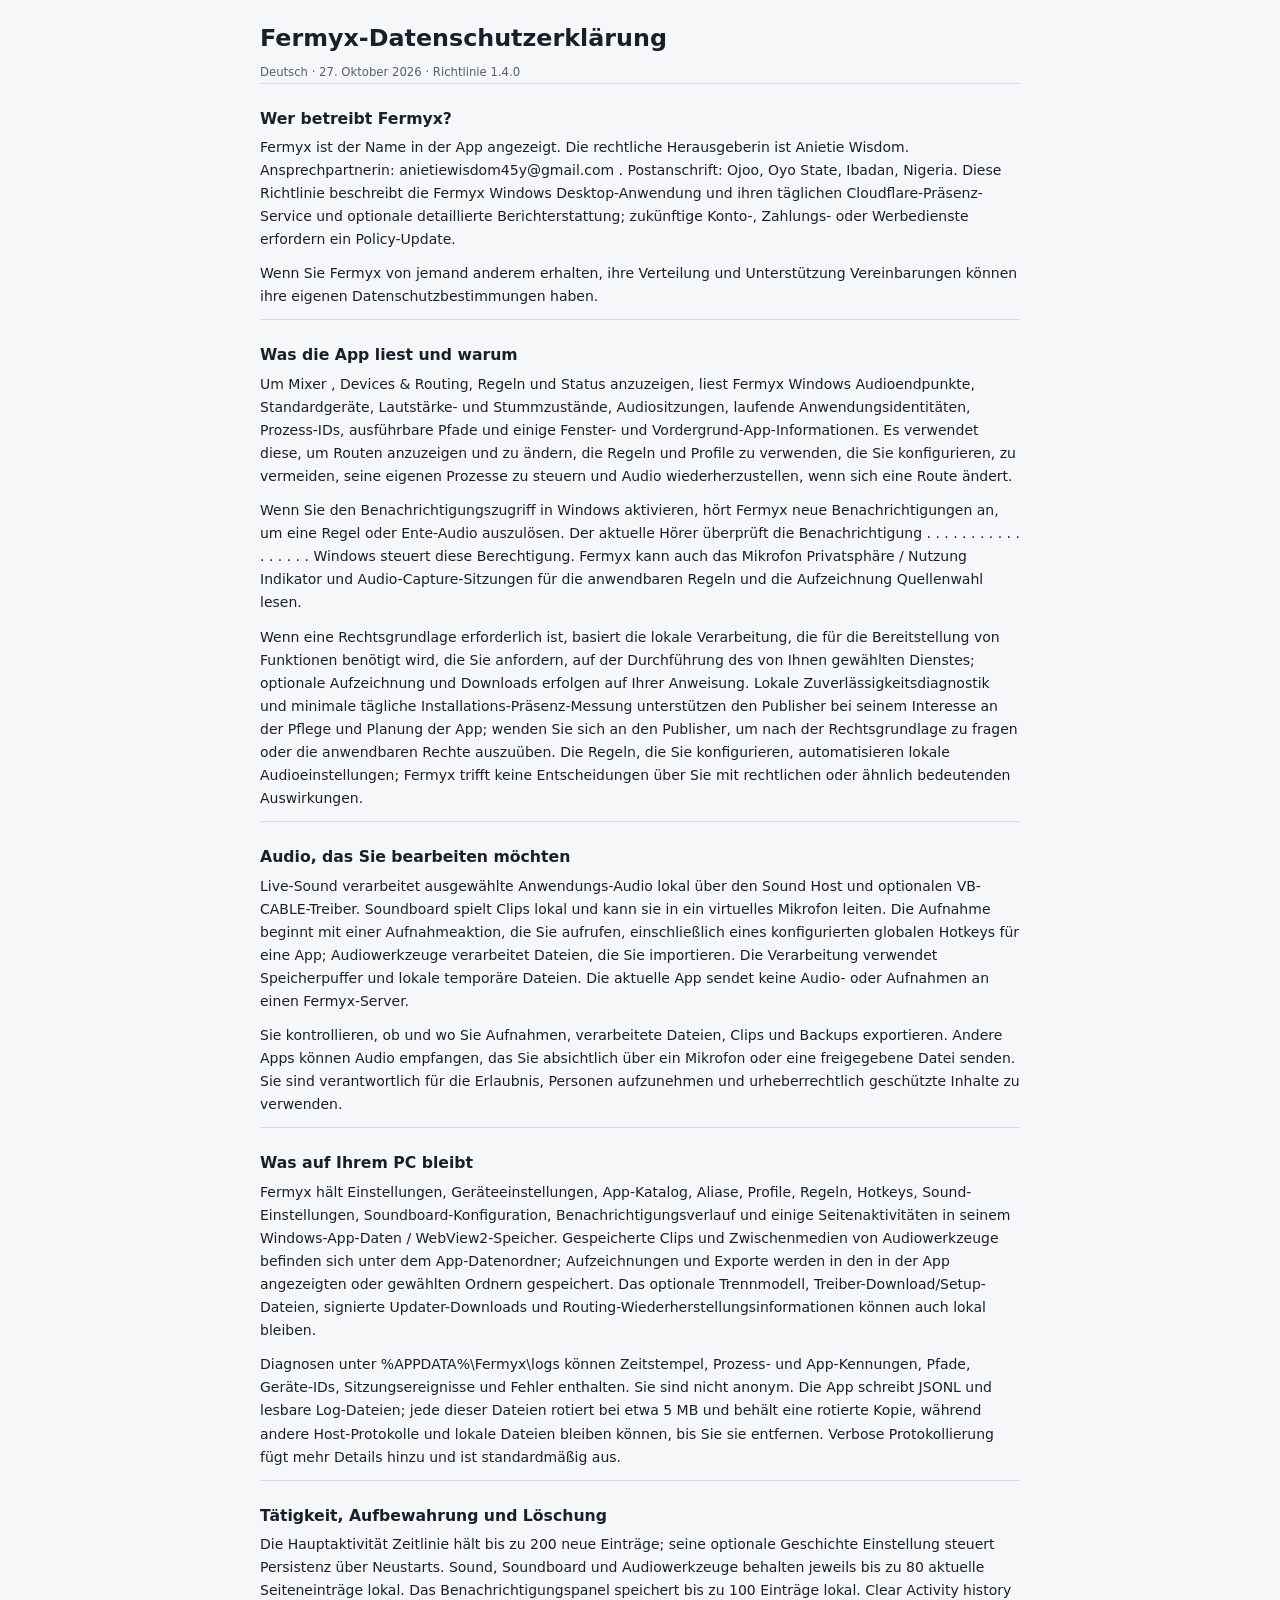
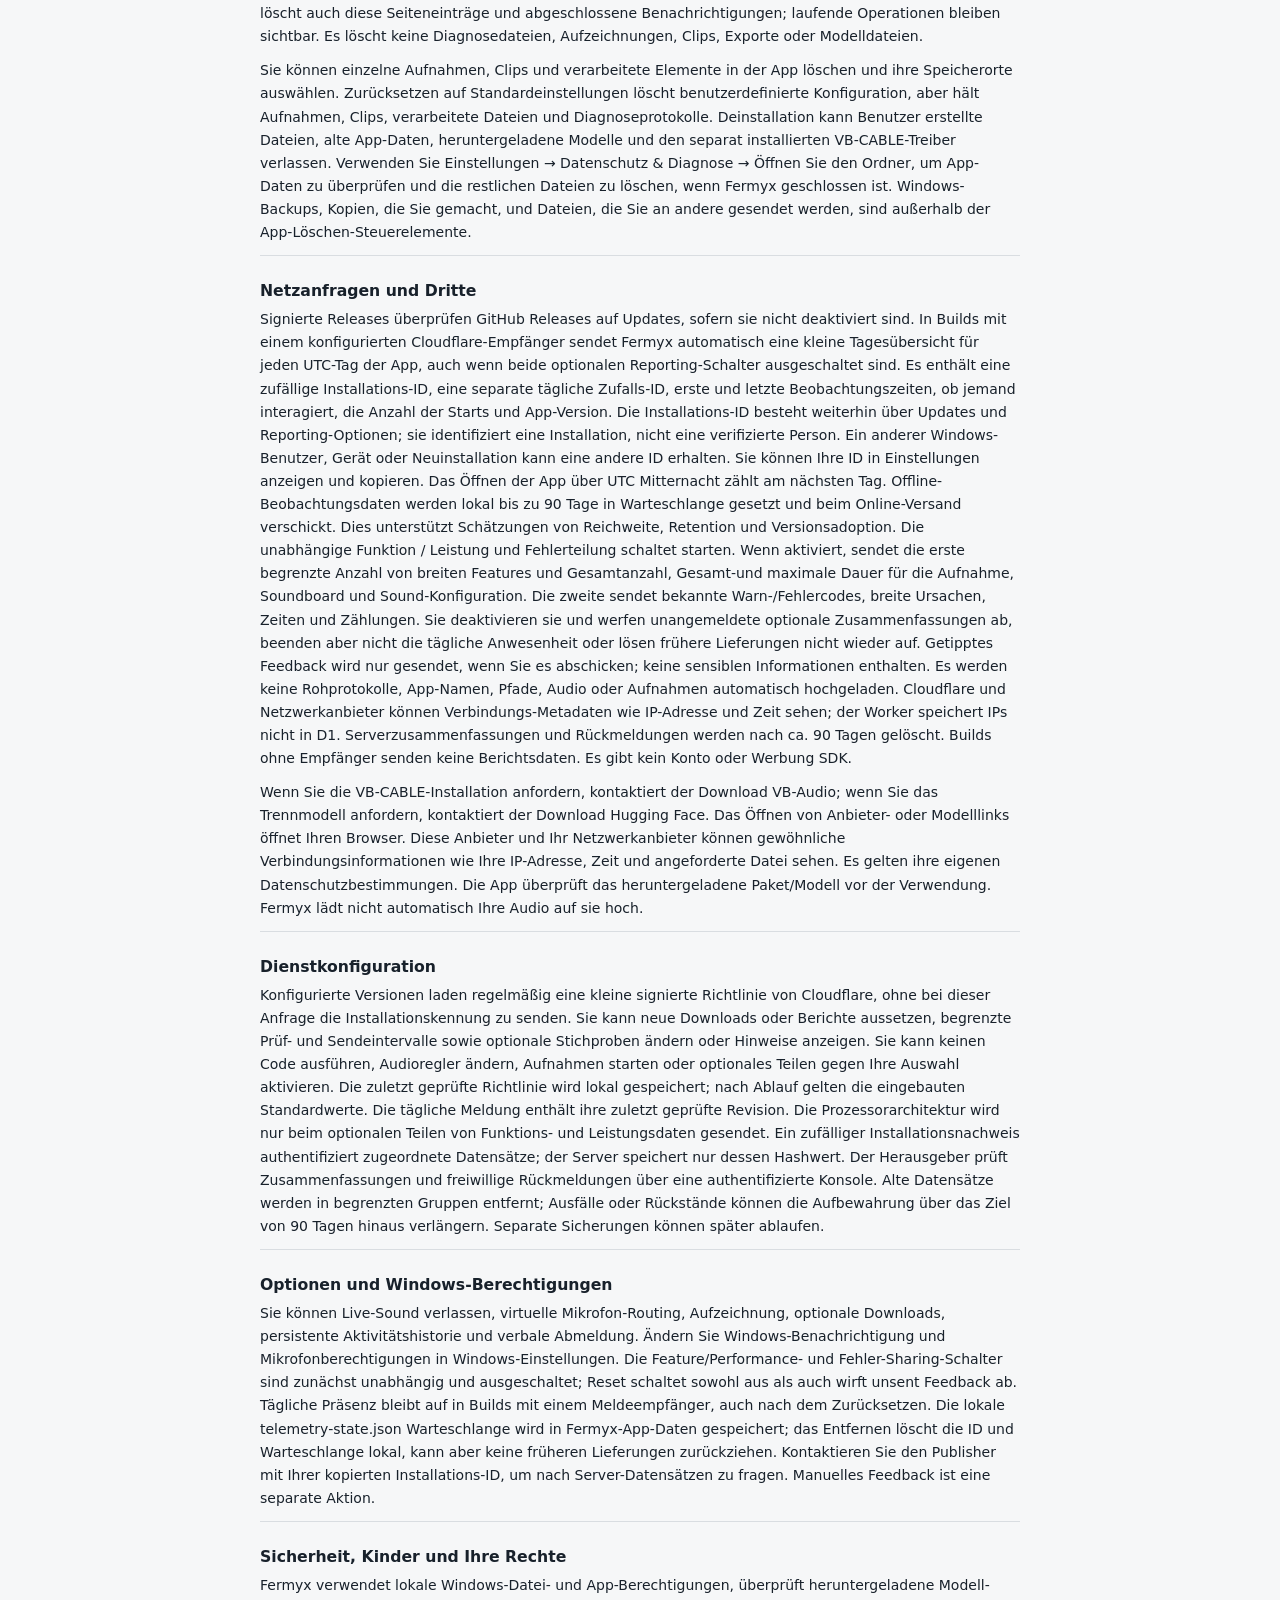
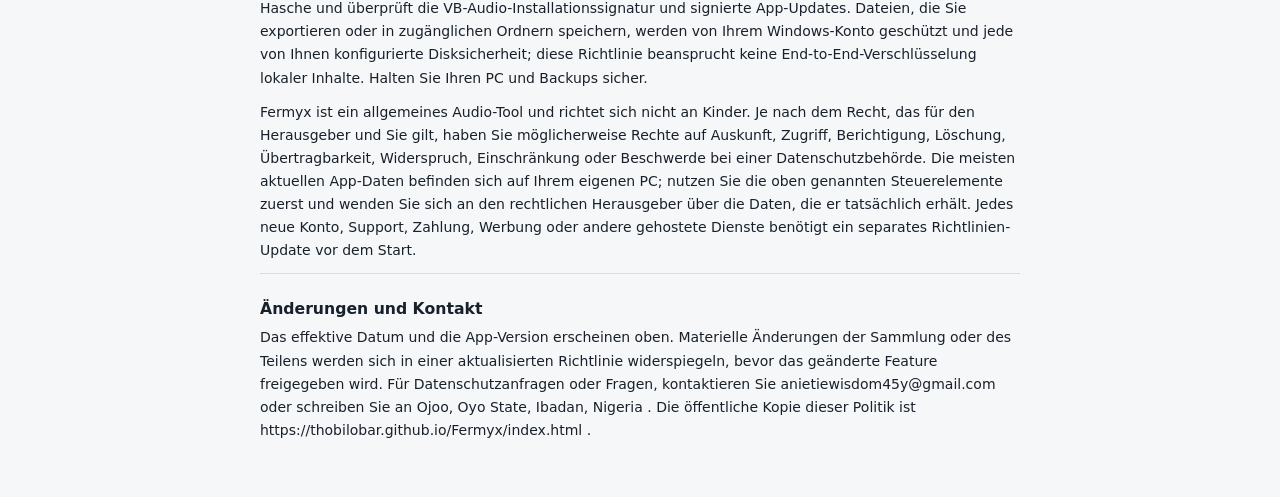
==== privacy-policy.de.html @ 60fd88bc "updated the policy" ====
<!doctype html>
<html lang="de"><head><meta name="fermyx-policy-version" content="1.4.0"><meta charset="utf-8"><meta name="viewport" content="width=device-width,initial-scale=1"><title>Fermyx-Datenschutzerklärung</title><style>
@font-face{font-family:"Fermyx Hindi";src:url("fonts/fermyx-hi.woff2")}html:lang(hi){font-family:"Nirmala UI","Fermyx Hindi",system-ui,sans-serif}@font-face{font-family:"Fermyx Japanese";src:url("fonts/fermyx-ja.woff2")}@font-face{font-family:"Fermyx Korean";src:url("fonts/fermyx-ko.woff2")}html:lang(ja){font-family:"Yu Gothic UI","Meiryo","Fermyx Japanese",system-ui,sans-serif;line-break:strict}html:lang(ko){font-family:"Malgun Gothic","Fermyx Korean",system-ui,sans-serif;word-break:keep-all}:root{color-scheme:light dark;font-family:system-ui,Segoe UI,sans-serif;font-size:14px;line-height:1.65;background:#f6f7f8;color:#18212b}body{max-width:760px;margin:0 auto;padding:24px clamp(16px,5vw,36px) 44px}h1{font-size:1.7rem;line-height:1.2;margin:0 0 7px}h2{font-size:1.12rem;line-height:1.35;margin:24px 0 6px}p{margin:7px 0 11px;overflow-wrap:anywhere}small{color:#546170}aside{border-left:3px solid #b06700;padding:10px 13px;background:#fff4df;margin:20px 0}section{border-top:1px solid #d9dde1}::selection{background:#afddff}@media(prefers-color-scheme:dark){:root{background:#171a1e;color:#edf2f5}small{color:#a8b3bc}section{border-color:#384148}aside{background:#30271a;color:#ffe1a4}}
</style></head><body><main><h1>Fermyx-Datenschutzerklärung</h1><small>Deutsch · 27. Oktober 2026 · Richtlinie 1.4.0</small><section><h2>Wer betreibt Fermyx?</h2><p>Fermyx ist der Name in der App angezeigt. Die rechtliche Herausgeberin ist Anietie Wisdom. Ansprechpartnerin: anietiewisdom45y@gmail.com . Postanschrift: Ojoo, Oyo State, Ibadan, Nigeria. Diese Richtlinie beschreibt die Fermyx Windows Desktop-Anwendung und ihren täglichen Cloudflare-Präsenz-Service und optionale detaillierte Berichterstattung; zukünftige Konto-, Zahlungs- oder Werbedienste erfordern ein Policy-Update.</p><p>Wenn Sie Fermyx von jemand anderem erhalten, ihre Verteilung und Unterstützung Vereinbarungen können ihre eigenen Datenschutzbestimmungen haben.</p></section>
<section><h2>Was die App liest und warum</h2><p>Um Mixer , Devices &amp; Routing, Regeln und Status anzuzeigen, liest Fermyx Windows Audioendpunkte, Standardgeräte, Lautstärke- und Stummzustände, Audiositzungen, laufende Anwendungsidentitäten, Prozess-IDs, ausführbare Pfade und einige Fenster- und Vordergrund-App-Informationen. Es verwendet diese, um Routen anzuzeigen und zu ändern, die Regeln und Profile zu verwenden, die Sie konfigurieren, zu vermeiden, seine eigenen Prozesse zu steuern und Audio wiederherzustellen, wenn sich eine Route ändert.</p><p>Wenn Sie den Benachrichtigungszugriff in Windows aktivieren, hört Fermyx neue Benachrichtigungen an, um eine Regel oder Ente-Audio auszulösen. Der aktuelle Hörer überprüft die Benachrichtigung . . . . . . . . . . . . . . . . . Windows steuert diese Berechtigung. Fermyx kann auch das Mikrofon Privatsphäre / Nutzung Indikator und Audio-Capture-Sitzungen für die anwendbaren Regeln und die Aufzeichnung Quellenwahl lesen.</p><p>Wenn eine Rechtsgrundlage erforderlich ist, basiert die lokale Verarbeitung, die für die Bereitstellung von Funktionen benötigt wird, die Sie anfordern, auf der Durchführung des von Ihnen gewählten Dienstes; optionale Aufzeichnung und Downloads erfolgen auf Ihrer Anweisung. Lokale Zuverlässigkeitsdiagnostik und minimale tägliche Installations-Präsenz-Messung unterstützen den Publisher bei seinem Interesse an der Pflege und Planung der App; wenden Sie sich an den Publisher, um nach der Rechtsgrundlage zu fragen oder die anwendbaren Rechte auszuüben. Die Regeln, die Sie konfigurieren, automatisieren lokale Audioeinstellungen; Fermyx trifft keine Entscheidungen über Sie mit rechtlichen oder ähnlich bedeutenden Auswirkungen.</p></section>
<section><h2>Audio, das Sie bearbeiten möchten</h2><p>Live-Sound verarbeitet ausgewählte Anwendungs-Audio lokal über den Sound Host und optionalen VB-CABLE-Treiber. Soundboard spielt Clips lokal und kann sie in ein virtuelles Mikrofon leiten. Die Aufnahme beginnt mit einer Aufnahmeaktion, die Sie aufrufen, einschließlich eines konfigurierten globalen Hotkeys für eine App; Audiowerkzeuge verarbeitet Dateien, die Sie importieren. Die Verarbeitung verwendet Speicherpuffer und lokale temporäre Dateien. Die aktuelle App sendet keine Audio- oder Aufnahmen an einen Fermyx-Server.</p><p>Sie kontrollieren, ob und wo Sie Aufnahmen, verarbeitete Dateien, Clips und Backups exportieren. Andere Apps können Audio empfangen, das Sie absichtlich über ein Mikrofon oder eine freigegebene Datei senden. Sie sind verantwortlich für die Erlaubnis, Personen aufzunehmen und urheberrechtlich geschützte Inhalte zu verwenden.</p></section>
<section><h2>Was auf Ihrem PC bleibt</h2><p>Fermyx hält Einstellungen, Geräteeinstellungen, App-Katalog, Aliase, Profile, Regeln, Hotkeys, Sound-Einstellungen, Soundboard-Konfiguration, Benachrichtigungsverlauf und einige Seitenaktivitäten in seinem Windows-App-Daten / WebView2-Speicher. Gespeicherte Clips und Zwischenmedien von Audiowerkzeuge befinden sich unter dem App-Datenordner; Aufzeichnungen und Exporte werden in den in der App angezeigten oder gewählten Ordnern gespeichert. Das optionale Trennmodell, Treiber-Download/Setup-Dateien, signierte Updater-Downloads und Routing-Wiederherstellungsinformationen können auch lokal bleiben.</p><p>Diagnosen unter %APPDATA%\Fermyx\logs können Zeitstempel, Prozess- und App-Kennungen, Pfade, Geräte-IDs, Sitzungsereignisse und Fehler enthalten. Sie sind nicht anonym. Die App schreibt JSONL und lesbare Log-Dateien; jede dieser Dateien rotiert bei etwa 5 MB und behält eine rotierte Kopie, während andere Host-Protokolle und lokale Dateien bleiben können, bis Sie sie entfernen. Verbose Protokollierung fügt mehr Details hinzu und ist standardmäßig aus.</p></section>
<section><h2>Tätigkeit, Aufbewahrung und Löschung</h2><p>Die Hauptaktivität Zeitlinie hält bis zu 200 neue Einträge; seine optionale Geschichte Einstellung steuert Persistenz über Neustarts. Sound, Soundboard und Audiowerkzeuge behalten jeweils bis zu 80 aktuelle Seiteneinträge lokal. Das Benachrichtigungspanel speichert bis zu 100 Einträge lokal. Clear Activity history löscht auch diese Seiteneinträge und abgeschlossene Benachrichtigungen; laufende Operationen bleiben sichtbar. Es löscht keine Diagnosedateien, Aufzeichnungen, Clips, Exporte oder Modelldateien.</p><p>Sie können einzelne Aufnahmen, Clips und verarbeitete Elemente in der App löschen und ihre Speicherorte auswählen. Zurücksetzen auf Standardeinstellungen löscht benutzerdefinierte Konfiguration, aber hält Aufnahmen, Clips, verarbeitete Dateien und Diagnoseprotokolle. Deinstallation kann Benutzer erstellte Dateien, alte App-Daten, heruntergeladene Modelle und den separat installierten VB-CABLE-Treiber verlassen. Verwenden Sie Einstellungen → Datenschutz &amp; Diagnose → Öffnen Sie den Ordner, um App-Daten zu überprüfen und die restlichen Dateien zu löschen, wenn Fermyx geschlossen ist. Windows-Backups, Kopien, die Sie gemacht, und Dateien, die Sie an andere gesendet werden, sind außerhalb der App-Löschen-Steuerelemente.</p></section>
<section><h2>Netzanfragen und Dritte</h2><p>Signierte Releases überprüfen GitHub Releases auf Updates, sofern sie nicht deaktiviert sind. In Builds mit einem konfigurierten Cloudflare-Empfänger sendet Fermyx automatisch eine kleine Tagesübersicht für jeden UTC-Tag der App, auch wenn beide optionalen Reporting-Schalter ausgeschaltet sind. Es enthält eine zufällige Installations-ID, eine separate tägliche Zufalls-ID, erste und letzte Beobachtungszeiten, ob jemand interagiert, die Anzahl der Starts und App-Version. Die Installations-ID besteht weiterhin über Updates und Reporting-Optionen; sie identifiziert eine Installation, nicht eine verifizierte Person. Ein anderer Windows-Benutzer, Gerät oder Neuinstallation kann eine andere ID erhalten. Sie können Ihre ID in Einstellungen anzeigen und kopieren. Das Öffnen der App über UTC Mitternacht zählt am nächsten Tag. Offline-Beobachtungsdaten werden lokal bis zu 90 Tage in Warteschlange gesetzt und beim Online-Versand verschickt. Dies unterstützt Schätzungen von Reichweite, Retention und Versionsadoption. Die unabhängige Funktion / Leistung und Fehlerteilung schaltet starten. Wenn aktiviert, sendet die erste begrenzte Anzahl von breiten Features und Gesamtanzahl, Gesamt-und maximale Dauer für die Aufnahme, Soundboard und Sound-Konfiguration. Die zweite sendet bekannte Warn-/Fehlercodes, breite Ursachen, Zeiten und Zählungen. Sie deaktivieren sie und werfen unangemeldete optionale Zusammenfassungen ab, beenden aber nicht die tägliche Anwesenheit oder lösen frühere Lieferungen nicht wieder auf. Getipptes Feedback wird nur gesendet, wenn Sie es abschicken; keine sensiblen Informationen enthalten. Es werden keine Rohprotokolle, App-Namen, Pfade, Audio oder Aufnahmen automatisch hochgeladen. Cloudflare und Netzwerkanbieter können Verbindungs-Metadaten wie IP-Adresse und Zeit sehen; der Worker speichert IPs nicht in D1. Serverzusammenfassungen und Rückmeldungen werden nach ca. 90 Tagen gelöscht. Builds ohne Empfänger senden keine Berichtsdaten. Es gibt kein Konto oder Werbung SDK.</p><p>Wenn Sie die VB-CABLE-Installation anfordern, kontaktiert der Download VB-Audio; wenn Sie das Trennmodell anfordern, kontaktiert der Download Hugging Face. Das Öffnen von Anbieter- oder Modelllinks öffnet Ihren Browser. Diese Anbieter und Ihr Netzwerkanbieter können gewöhnliche Verbindungsinformationen wie Ihre IP-Adresse, Zeit und angeforderte Datei sehen. Es gelten ihre eigenen Datenschutzbestimmungen. Die App überprüft das heruntergeladene Paket/Modell vor der Verwendung. Fermyx lädt nicht automatisch Ihre Audio auf sie hoch.</p></section>
<section><h2>Dienstkonfiguration</h2><p>Konfigurierte Versionen laden regelmäßig eine kleine signierte Richtlinie von Cloudflare, ohne bei dieser Anfrage die Installationskennung zu senden. Sie kann neue Downloads oder Berichte aussetzen, begrenzte Prüf- und Sendeintervalle sowie optionale Stichproben ändern oder Hinweise anzeigen. Sie kann keinen Code ausführen, Audioregler ändern, Aufnahmen starten oder optionales Teilen gegen Ihre Auswahl aktivieren. Die zuletzt geprüfte Richtlinie wird lokal gespeichert; nach Ablauf gelten die eingebauten Standardwerte. Die tägliche Meldung enthält ihre zuletzt geprüfte Revision. Die Prozessorarchitektur wird nur beim optionalen Teilen von Funktions- und Leistungsdaten gesendet. Ein zufälliger Installationsnachweis authentifiziert zugeordnete Datensätze; der Server speichert nur dessen Hashwert. Der Herausgeber prüft Zusammenfassungen und freiwillige Rückmeldungen über eine authentifizierte Konsole. Alte Datensätze werden in begrenzten Gruppen entfernt; Ausfälle oder Rückstände können die Aufbewahrung über das Ziel von 90 Tagen hinaus verlängern. Separate Sicherungen können später ablaufen.</p></section>
<section><h2>Optionen und Windows-Berechtigungen</h2><p>Sie können Live-Sound verlassen, virtuelle Mikrofon-Routing, Aufzeichnung, optionale Downloads, persistente Aktivitätshistorie und verbale Abmeldung. Ändern Sie Windows-Benachrichtigung und Mikrofonberechtigungen in Windows-Einstellungen. Die Feature/Performance- und Fehler-Sharing-Schalter sind zunächst unabhängig und ausgeschaltet; Reset schaltet sowohl aus als auch wirft unsent Feedback ab. Tägliche Präsenz bleibt auf in Builds mit einem Meldeempfänger, auch nach dem Zurücksetzen. Die lokale telemetry-state.json Warteschlange wird in Fermyx-App-Daten gespeichert; das Entfernen löscht die ID und Warteschlange lokal, kann aber keine früheren Lieferungen zurückziehen. Kontaktieren Sie den Publisher mit Ihrer kopierten Installations-ID, um nach Server-Datensätzen zu fragen. Manuelles Feedback ist eine separate Aktion.</p></section>
<section><h2>Sicherheit, Kinder und Ihre Rechte</h2><p>Fermyx verwendet lokale Windows-Datei- und App-Berechtigungen, überprüft heruntergeladene Modell-Hasche und überprüft die VB-Audio-Installationssignatur und signierte App-Updates. Dateien, die Sie exportieren oder in zugänglichen Ordnern speichern, werden von Ihrem Windows-Konto geschützt und jede von Ihnen konfigurierte Disksicherheit; diese Richtlinie beansprucht keine End-to-End-Verschlüsselung lokaler Inhalte. Halten Sie Ihren PC und Backups sicher.</p><p>Fermyx ist ein allgemeines Audio-Tool und richtet sich nicht an Kinder. Je nach dem Recht, das für den Herausgeber und Sie gilt, haben Sie möglicherweise Rechte auf Auskunft, Zugriff, Berichtigung, Löschung, Übertragbarkeit, Widerspruch, Einschränkung oder Beschwerde bei einer Datenschutzbehörde. Die meisten aktuellen App-Daten befinden sich auf Ihrem eigenen PC; nutzen Sie die oben genannten Steuerelemente zuerst und wenden Sie sich an den rechtlichen Herausgeber über die Daten, die er tatsächlich erhält. Jedes neue Konto, Support, Zahlung, Werbung oder andere gehostete Dienste benötigt ein separates Richtlinien-Update vor dem Start.</p></section>
<section><h2>Änderungen und Kontakt</h2><p>Das effektive Datum und die App-Version erscheinen oben. Materielle Änderungen der Sammlung oder des Teilens werden sich in einer aktualisierten Richtlinie widerspiegeln, bevor das geänderte Feature freigegeben wird. Für Datenschutzanfragen oder Fragen, kontaktieren Sie anietiewisdom45y@gmail.com oder schreiben Sie an Ojoo, Oyo State, Ibadan, Nigeria . Die öffentliche Kopie dieser Politik ist https://thobilobar.github.io/Fermyx/index.html .</p></section></main></body></html>
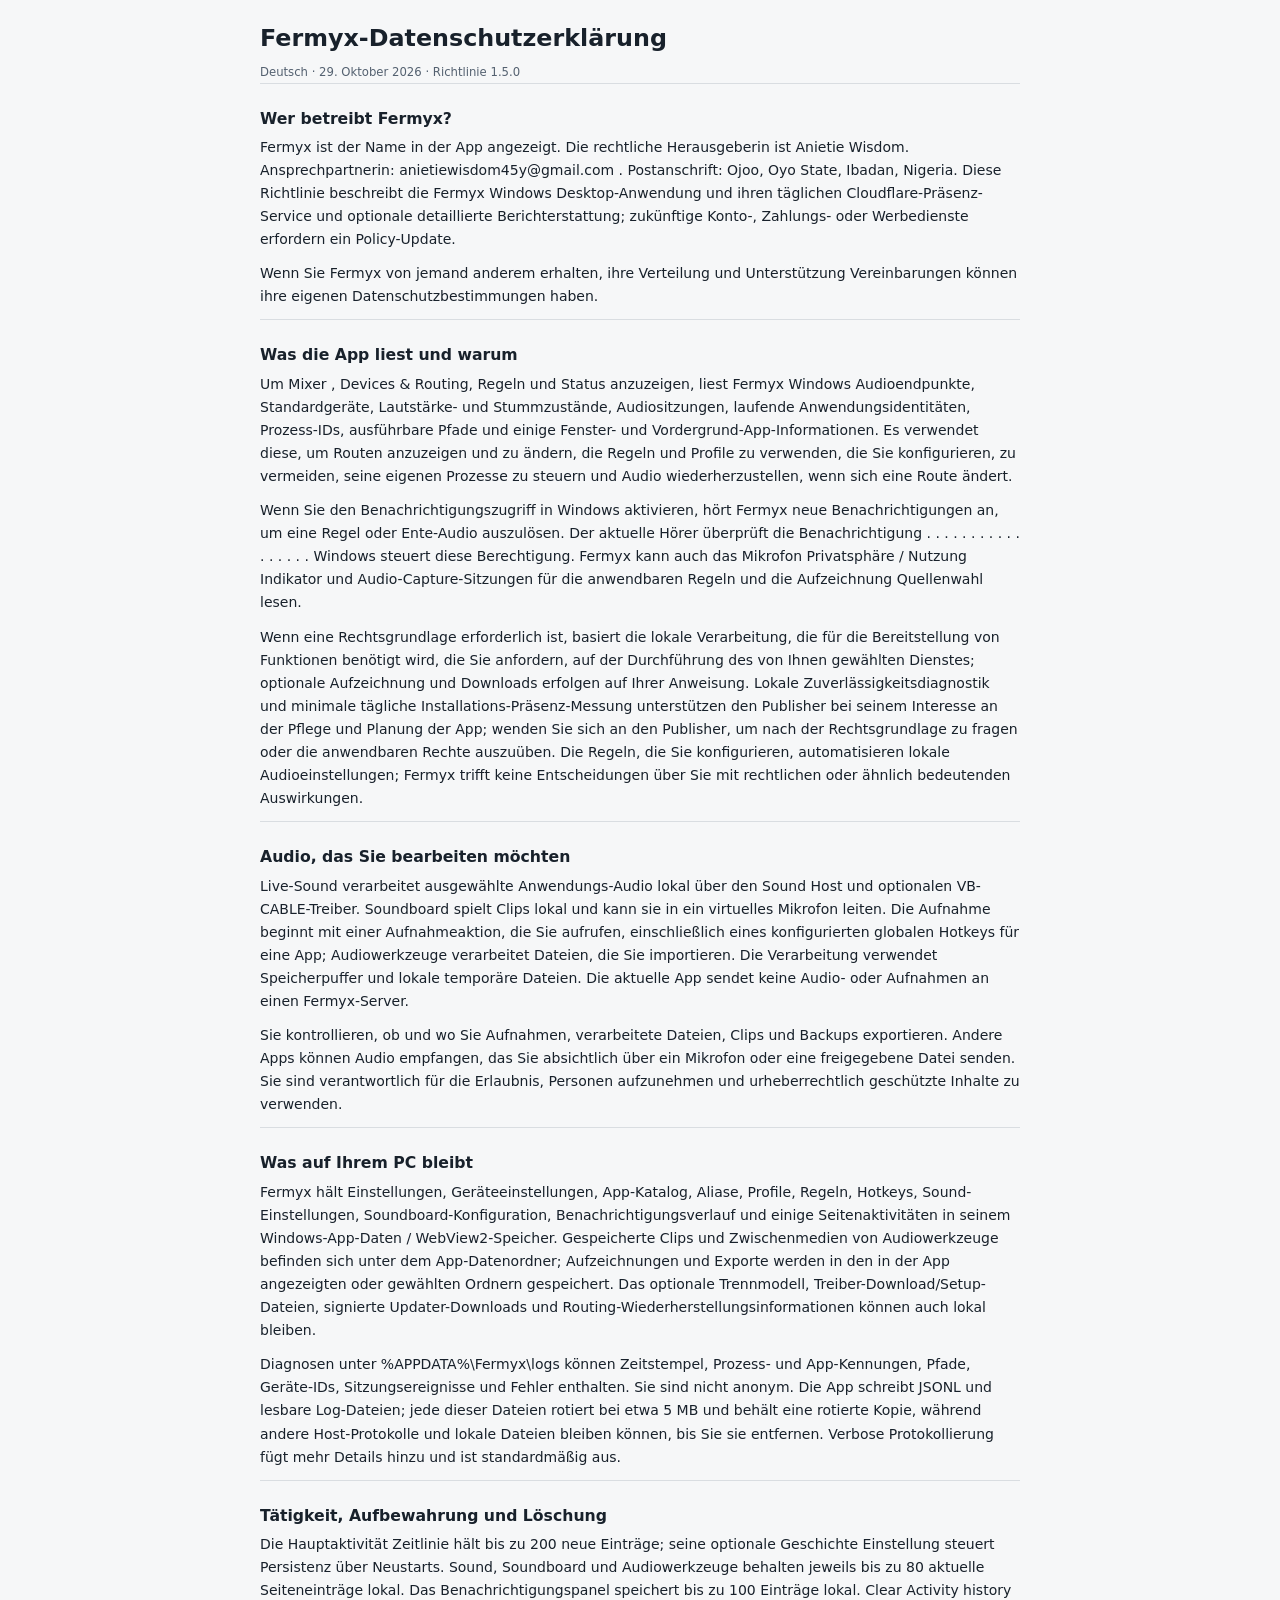
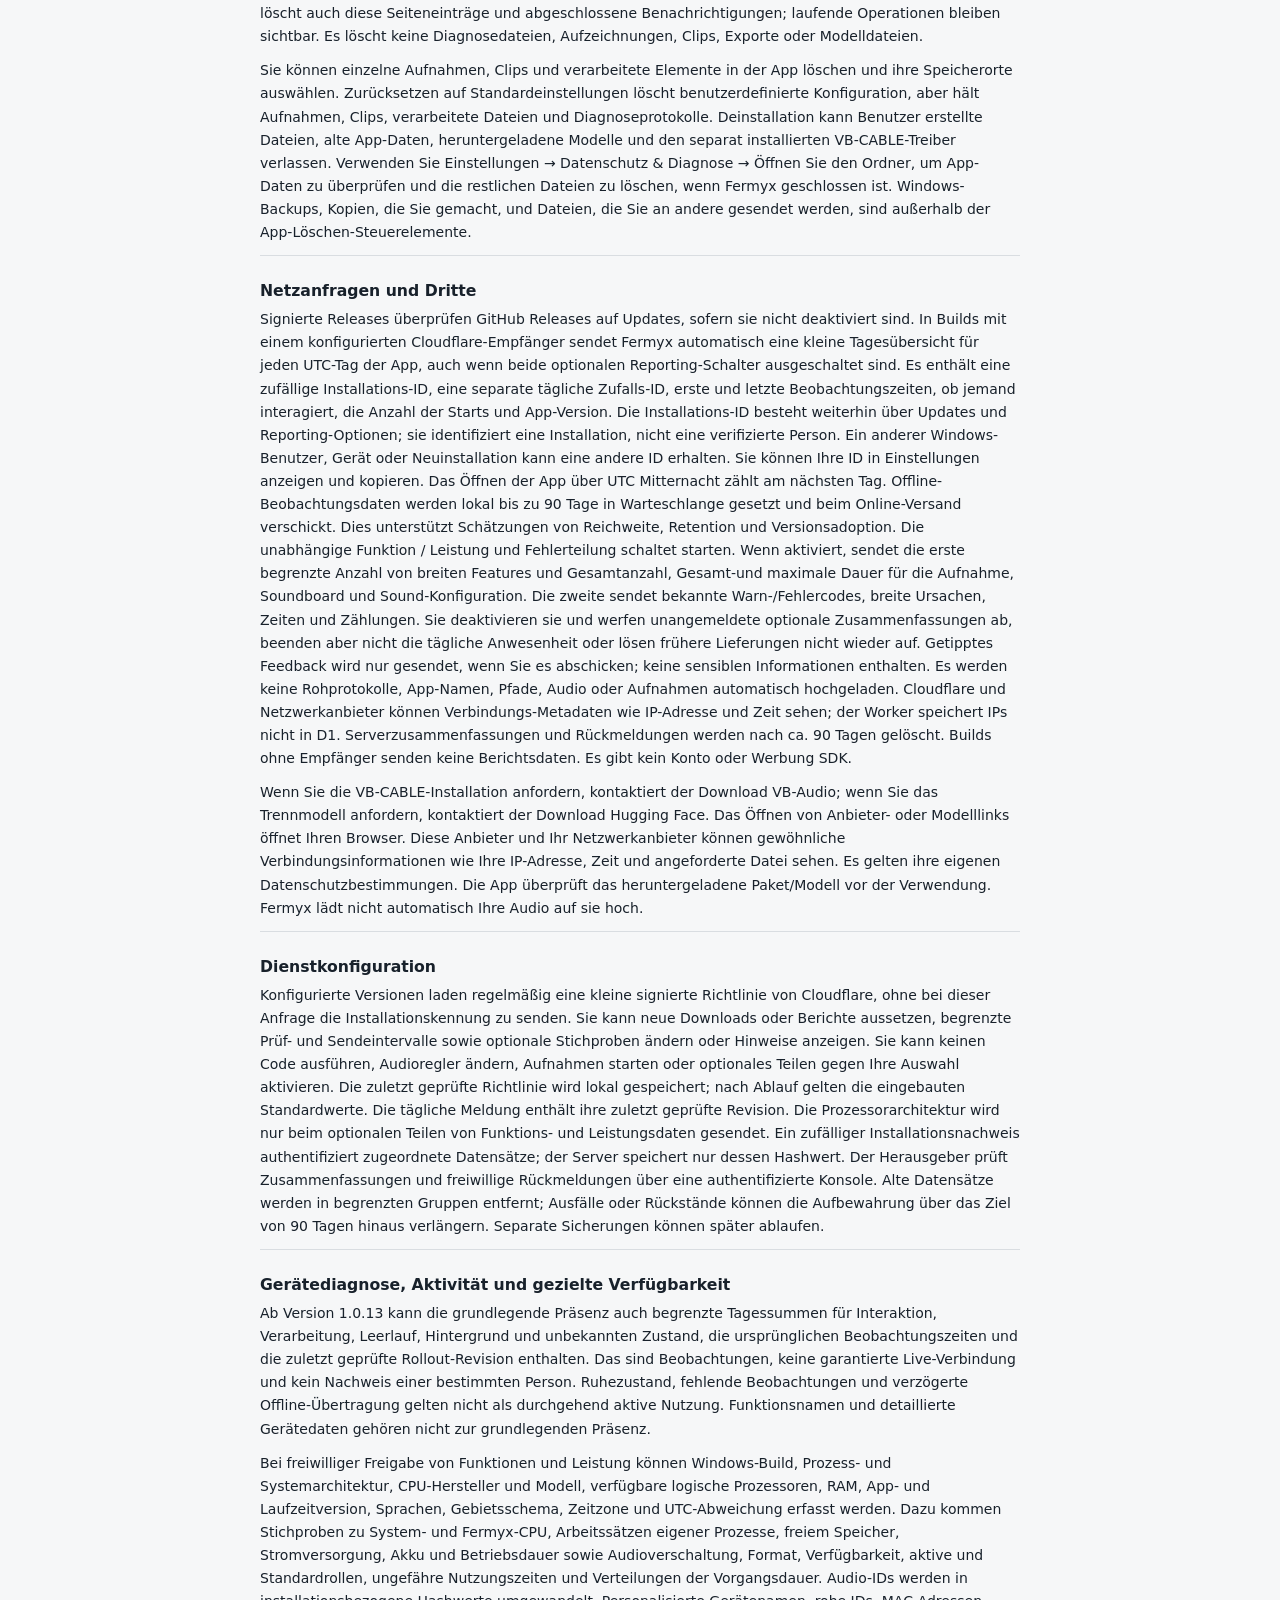
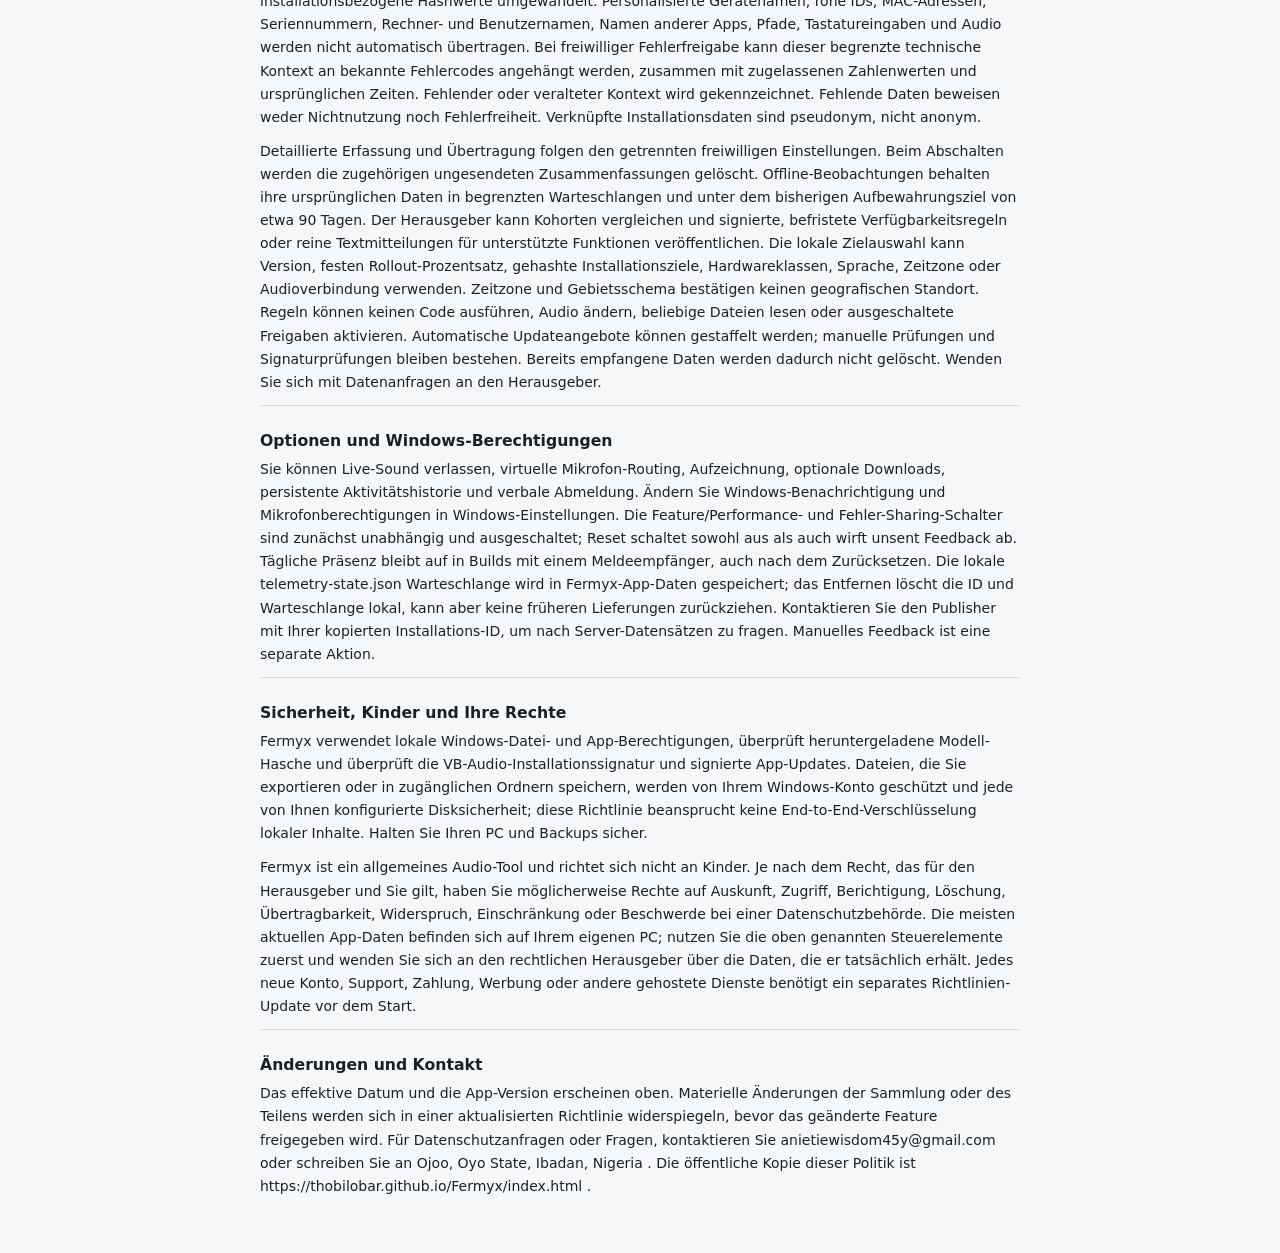
==== commit d91d35b8: "Upgraded the policy" ====
--- a/privacy-policy.de.html
+++ b/privacy-policy.de.html
@@ -1,13 +1,14 @@
 <!doctype html>
-<html lang="de"><head><meta name="fermyx-policy-version" content="1.4.0"><meta charset="utf-8"><meta name="viewport" content="width=device-width,initial-scale=1"><title>Fermyx-Datenschutzerklärung</title><style>
+<html lang="de"><head><meta name="fermyx-policy-version" content="1.5.0"><meta charset="utf-8"><meta name="viewport" content="width=device-width,initial-scale=1"><title>Fermyx-Datenschutzerklärung</title><style>
 @font-face{font-family:"Fermyx Hindi";src:url("fonts/fermyx-hi.woff2")}html:lang(hi){font-family:"Nirmala UI","Fermyx Hindi",system-ui,sans-serif}@font-face{font-family:"Fermyx Japanese";src:url("fonts/fermyx-ja.woff2")}@font-face{font-family:"Fermyx Korean";src:url("fonts/fermyx-ko.woff2")}html:lang(ja){font-family:"Yu Gothic UI","Meiryo","Fermyx Japanese",system-ui,sans-serif;line-break:strict}html:lang(ko){font-family:"Malgun Gothic","Fermyx Korean",system-ui,sans-serif;word-break:keep-all}:root{color-scheme:light dark;font-family:system-ui,Segoe UI,sans-serif;font-size:14px;line-height:1.65;background:#f6f7f8;color:#18212b}body{max-width:760px;margin:0 auto;padding:24px clamp(16px,5vw,36px) 44px}h1{font-size:1.7rem;line-height:1.2;margin:0 0 7px}h2{font-size:1.12rem;line-height:1.35;margin:24px 0 6px}p{margin:7px 0 11px;overflow-wrap:anywhere}small{color:#546170}aside{border-left:3px solid #b06700;padding:10px 13px;background:#fff4df;margin:20px 0}section{border-top:1px solid #d9dde1}::selection{background:#afddff}@media(prefers-color-scheme:dark){:root{background:#171a1e;color:#edf2f5}small{color:#a8b3bc}section{border-color:#384148}aside{background:#30271a;color:#ffe1a4}}
-</style></head><body><main><h1>Fermyx-Datenschutzerklärung</h1><small>Deutsch · 27. Oktober 2026 · Richtlinie 1.4.0</small><section><h2>Wer betreibt Fermyx?</h2><p>Fermyx ist der Name in der App angezeigt. Die rechtliche Herausgeberin ist Anietie Wisdom. Ansprechpartnerin: anietiewisdom45y@gmail.com . Postanschrift: Ojoo, Oyo State, Ibadan, Nigeria. Diese Richtlinie beschreibt die Fermyx Windows Desktop-Anwendung und ihren täglichen Cloudflare-Präsenz-Service und optionale detaillierte Berichterstattung; zukünftige Konto-, Zahlungs- oder Werbedienste erfordern ein Policy-Update.</p><p>Wenn Sie Fermyx von jemand anderem erhalten, ihre Verteilung und Unterstützung Vereinbarungen können ihre eigenen Datenschutzbestimmungen haben.</p></section>
+</style></head><body><main><h1>Fermyx-Datenschutzerklärung</h1><small>Deutsch · 29. Oktober 2026 · Richtlinie 1.5.0</small><section><h2>Wer betreibt Fermyx?</h2><p>Fermyx ist der Name in der App angezeigt. Die rechtliche Herausgeberin ist Anietie Wisdom. Ansprechpartnerin: anietiewisdom45y@gmail.com . Postanschrift: Ojoo, Oyo State, Ibadan, Nigeria. Diese Richtlinie beschreibt die Fermyx Windows Desktop-Anwendung und ihren täglichen Cloudflare-Präsenz-Service und optionale detaillierte Berichterstattung; zukünftige Konto-, Zahlungs- oder Werbedienste erfordern ein Policy-Update.</p><p>Wenn Sie Fermyx von jemand anderem erhalten, ihre Verteilung und Unterstützung Vereinbarungen können ihre eigenen Datenschutzbestimmungen haben.</p></section>
 <section><h2>Was die App liest und warum</h2><p>Um Mixer , Devices &amp; Routing, Regeln und Status anzuzeigen, liest Fermyx Windows Audioendpunkte, Standardgeräte, Lautstärke- und Stummzustände, Audiositzungen, laufende Anwendungsidentitäten, Prozess-IDs, ausführbare Pfade und einige Fenster- und Vordergrund-App-Informationen. Es verwendet diese, um Routen anzuzeigen und zu ändern, die Regeln und Profile zu verwenden, die Sie konfigurieren, zu vermeiden, seine eigenen Prozesse zu steuern und Audio wiederherzustellen, wenn sich eine Route ändert.</p><p>Wenn Sie den Benachrichtigungszugriff in Windows aktivieren, hört Fermyx neue Benachrichtigungen an, um eine Regel oder Ente-Audio auszulösen. Der aktuelle Hörer überprüft die Benachrichtigung . . . . . . . . . . . . . . . . . Windows steuert diese Berechtigung. Fermyx kann auch das Mikrofon Privatsphäre / Nutzung Indikator und Audio-Capture-Sitzungen für die anwendbaren Regeln und die Aufzeichnung Quellenwahl lesen.</p><p>Wenn eine Rechtsgrundlage erforderlich ist, basiert die lokale Verarbeitung, die für die Bereitstellung von Funktionen benötigt wird, die Sie anfordern, auf der Durchführung des von Ihnen gewählten Dienstes; optionale Aufzeichnung und Downloads erfolgen auf Ihrer Anweisung. Lokale Zuverlässigkeitsdiagnostik und minimale tägliche Installations-Präsenz-Messung unterstützen den Publisher bei seinem Interesse an der Pflege und Planung der App; wenden Sie sich an den Publisher, um nach der Rechtsgrundlage zu fragen oder die anwendbaren Rechte auszuüben. Die Regeln, die Sie konfigurieren, automatisieren lokale Audioeinstellungen; Fermyx trifft keine Entscheidungen über Sie mit rechtlichen oder ähnlich bedeutenden Auswirkungen.</p></section>
 <section><h2>Audio, das Sie bearbeiten möchten</h2><p>Live-Sound verarbeitet ausgewählte Anwendungs-Audio lokal über den Sound Host und optionalen VB-CABLE-Treiber. Soundboard spielt Clips lokal und kann sie in ein virtuelles Mikrofon leiten. Die Aufnahme beginnt mit einer Aufnahmeaktion, die Sie aufrufen, einschließlich eines konfigurierten globalen Hotkeys für eine App; Audiowerkzeuge verarbeitet Dateien, die Sie importieren. Die Verarbeitung verwendet Speicherpuffer und lokale temporäre Dateien. Die aktuelle App sendet keine Audio- oder Aufnahmen an einen Fermyx-Server.</p><p>Sie kontrollieren, ob und wo Sie Aufnahmen, verarbeitete Dateien, Clips und Backups exportieren. Andere Apps können Audio empfangen, das Sie absichtlich über ein Mikrofon oder eine freigegebene Datei senden. Sie sind verantwortlich für die Erlaubnis, Personen aufzunehmen und urheberrechtlich geschützte Inhalte zu verwenden.</p></section>
 <section><h2>Was auf Ihrem PC bleibt</h2><p>Fermyx hält Einstellungen, Geräteeinstellungen, App-Katalog, Aliase, Profile, Regeln, Hotkeys, Sound-Einstellungen, Soundboard-Konfiguration, Benachrichtigungsverlauf und einige Seitenaktivitäten in seinem Windows-App-Daten / WebView2-Speicher. Gespeicherte Clips und Zwischenmedien von Audiowerkzeuge befinden sich unter dem App-Datenordner; Aufzeichnungen und Exporte werden in den in der App angezeigten oder gewählten Ordnern gespeichert. Das optionale Trennmodell, Treiber-Download/Setup-Dateien, signierte Updater-Downloads und Routing-Wiederherstellungsinformationen können auch lokal bleiben.</p><p>Diagnosen unter %APPDATA%\Fermyx\logs können Zeitstempel, Prozess- und App-Kennungen, Pfade, Geräte-IDs, Sitzungsereignisse und Fehler enthalten. Sie sind nicht anonym. Die App schreibt JSONL und lesbare Log-Dateien; jede dieser Dateien rotiert bei etwa 5 MB und behält eine rotierte Kopie, während andere Host-Protokolle und lokale Dateien bleiben können, bis Sie sie entfernen. Verbose Protokollierung fügt mehr Details hinzu und ist standardmäßig aus.</p></section>
 <section><h2>Tätigkeit, Aufbewahrung und Löschung</h2><p>Die Hauptaktivität Zeitlinie hält bis zu 200 neue Einträge; seine optionale Geschichte Einstellung steuert Persistenz über Neustarts. Sound, Soundboard und Audiowerkzeuge behalten jeweils bis zu 80 aktuelle Seiteneinträge lokal. Das Benachrichtigungspanel speichert bis zu 100 Einträge lokal. Clear Activity history löscht auch diese Seiteneinträge und abgeschlossene Benachrichtigungen; laufende Operationen bleiben sichtbar. Es löscht keine Diagnosedateien, Aufzeichnungen, Clips, Exporte oder Modelldateien.</p><p>Sie können einzelne Aufnahmen, Clips und verarbeitete Elemente in der App löschen und ihre Speicherorte auswählen. Zurücksetzen auf Standardeinstellungen löscht benutzerdefinierte Konfiguration, aber hält Aufnahmen, Clips, verarbeitete Dateien und Diagnoseprotokolle. Deinstallation kann Benutzer erstellte Dateien, alte App-Daten, heruntergeladene Modelle und den separat installierten VB-CABLE-Treiber verlassen. Verwenden Sie Einstellungen → Datenschutz &amp; Diagnose → Öffnen Sie den Ordner, um App-Daten zu überprüfen und die restlichen Dateien zu löschen, wenn Fermyx geschlossen ist. Windows-Backups, Kopien, die Sie gemacht, und Dateien, die Sie an andere gesendet werden, sind außerhalb der App-Löschen-Steuerelemente.</p></section>
 <section><h2>Netzanfragen und Dritte</h2><p>Signierte Releases überprüfen GitHub Releases auf Updates, sofern sie nicht deaktiviert sind. In Builds mit einem konfigurierten Cloudflare-Empfänger sendet Fermyx automatisch eine kleine Tagesübersicht für jeden UTC-Tag der App, auch wenn beide optionalen Reporting-Schalter ausgeschaltet sind. Es enthält eine zufällige Installations-ID, eine separate tägliche Zufalls-ID, erste und letzte Beobachtungszeiten, ob jemand interagiert, die Anzahl der Starts und App-Version. Die Installations-ID besteht weiterhin über Updates und Reporting-Optionen; sie identifiziert eine Installation, nicht eine verifizierte Person. Ein anderer Windows-Benutzer, Gerät oder Neuinstallation kann eine andere ID erhalten. Sie können Ihre ID in Einstellungen anzeigen und kopieren. Das Öffnen der App über UTC Mitternacht zählt am nächsten Tag. Offline-Beobachtungsdaten werden lokal bis zu 90 Tage in Warteschlange gesetzt und beim Online-Versand verschickt. Dies unterstützt Schätzungen von Reichweite, Retention und Versionsadoption. Die unabhängige Funktion / Leistung und Fehlerteilung schaltet starten. Wenn aktiviert, sendet die erste begrenzte Anzahl von breiten Features und Gesamtanzahl, Gesamt-und maximale Dauer für die Aufnahme, Soundboard und Sound-Konfiguration. Die zweite sendet bekannte Warn-/Fehlercodes, breite Ursachen, Zeiten und Zählungen. Sie deaktivieren sie und werfen unangemeldete optionale Zusammenfassungen ab, beenden aber nicht die tägliche Anwesenheit oder lösen frühere Lieferungen nicht wieder auf. Getipptes Feedback wird nur gesendet, wenn Sie es abschicken; keine sensiblen Informationen enthalten. Es werden keine Rohprotokolle, App-Namen, Pfade, Audio oder Aufnahmen automatisch hochgeladen. Cloudflare und Netzwerkanbieter können Verbindungs-Metadaten wie IP-Adresse und Zeit sehen; der Worker speichert IPs nicht in D1. Serverzusammenfassungen und Rückmeldungen werden nach ca. 90 Tagen gelöscht. Builds ohne Empfänger senden keine Berichtsdaten. Es gibt kein Konto oder Werbung SDK.</p><p>Wenn Sie die VB-CABLE-Installation anfordern, kontaktiert der Download VB-Audio; wenn Sie das Trennmodell anfordern, kontaktiert der Download Hugging Face. Das Öffnen von Anbieter- oder Modelllinks öffnet Ihren Browser. Diese Anbieter und Ihr Netzwerkanbieter können gewöhnliche Verbindungsinformationen wie Ihre IP-Adresse, Zeit und angeforderte Datei sehen. Es gelten ihre eigenen Datenschutzbestimmungen. Die App überprüft das heruntergeladene Paket/Modell vor der Verwendung. Fermyx lädt nicht automatisch Ihre Audio auf sie hoch.</p></section>
 <section><h2>Dienstkonfiguration</h2><p>Konfigurierte Versionen laden regelmäßig eine kleine signierte Richtlinie von Cloudflare, ohne bei dieser Anfrage die Installationskennung zu senden. Sie kann neue Downloads oder Berichte aussetzen, begrenzte Prüf- und Sendeintervalle sowie optionale Stichproben ändern oder Hinweise anzeigen. Sie kann keinen Code ausführen, Audioregler ändern, Aufnahmen starten oder optionales Teilen gegen Ihre Auswahl aktivieren. Die zuletzt geprüfte Richtlinie wird lokal gespeichert; nach Ablauf gelten die eingebauten Standardwerte. Die tägliche Meldung enthält ihre zuletzt geprüfte Revision. Die Prozessorarchitektur wird nur beim optionalen Teilen von Funktions- und Leistungsdaten gesendet. Ein zufälliger Installationsnachweis authentifiziert zugeordnete Datensätze; der Server speichert nur dessen Hashwert. Der Herausgeber prüft Zusammenfassungen und freiwillige Rückmeldungen über eine authentifizierte Konsole. Alte Datensätze werden in begrenzten Gruppen entfernt; Ausfälle oder Rückstände können die Aufbewahrung über das Ziel von 90 Tagen hinaus verlängern. Separate Sicherungen können später ablaufen.</p></section>
+<section><h2>Gerätediagnose, Aktivität und gezielte Verfügbarkeit</h2><p>Ab Version 1.0.13 kann die grundlegende Präsenz auch begrenzte Tagessummen für Interaktion, Verarbeitung, Leerlauf, Hintergrund und unbekannten Zustand, die ursprünglichen Beobachtungszeiten und die zuletzt geprüfte Rollout-Revision enthalten. Das sind Beobachtungen, keine garantierte Live-Verbindung und kein Nachweis einer bestimmten Person. Ruhezustand, fehlende Beobachtungen und verzögerte Offline-Übertragung gelten nicht als durchgehend aktive Nutzung. Funktionsnamen und detaillierte Gerätedaten gehören nicht zur grundlegenden Präsenz.</p><p>Bei freiwilliger Freigabe von Funktionen und Leistung können Windows-Build, Prozess- und Systemarchitektur, CPU-Hersteller und Modell, verfügbare logische Prozessoren, RAM, App- und Laufzeitversion, Sprachen, Gebietsschema, Zeitzone und UTC-Abweichung erfasst werden. Dazu kommen Stichproben zu System- und Fermyx-CPU, Arbeitssätzen eigener Prozesse, freiem Speicher, Stromversorgung, Akku und Betriebsdauer sowie Audioverschaltung, Format, Verfügbarkeit, aktive und Standardrollen, ungefähre Nutzungszeiten und Verteilungen der Vorgangsdauer. Audio-IDs werden in installationsbezogene Hashwerte umgewandelt. Personalisierte Gerätenamen, rohe IDs, MAC-Adressen, Seriennummern, Rechner- und Benutzernamen, Namen anderer Apps, Pfade, Tastatureingaben und Audio werden nicht automatisch übertragen. Bei freiwilliger Fehlerfreigabe kann dieser begrenzte technische Kontext an bekannte Fehlercodes angehängt werden, zusammen mit zugelassenen Zahlenwerten und ursprünglichen Zeiten. Fehlender oder veralteter Kontext wird gekennzeichnet. Fehlende Daten beweisen weder Nichtnutzung noch Fehlerfreiheit. Verknüpfte Installationsdaten sind pseudonym, nicht anonym.</p><p>Detaillierte Erfassung und Übertragung folgen den getrennten freiwilligen Einstellungen. Beim Abschalten werden die zugehörigen ungesendeten Zusammenfassungen gelöscht. Offline-Beobachtungen behalten ihre ursprünglichen Daten in begrenzten Warteschlangen und unter dem bisherigen Aufbewahrungsziel von etwa 90 Tagen. Der Herausgeber kann Kohorten vergleichen und signierte, befristete Verfügbarkeitsregeln oder reine Textmitteilungen für unterstützte Funktionen veröffentlichen. Die lokale Zielauswahl kann Version, festen Rollout-Prozentsatz, gehashte Installationsziele, Hardwareklassen, Sprache, Zeitzone oder Audioverbindung verwenden. Zeitzone und Gebietsschema bestätigen keinen geografischen Standort. Regeln können keinen Code ausführen, Audio ändern, beliebige Dateien lesen oder ausgeschaltete Freigaben aktivieren. Automatische Updateangebote können gestaffelt werden; manuelle Prüfungen und Signaturprüfungen bleiben bestehen. Bereits empfangene Daten werden dadurch nicht gelöscht. Wenden Sie sich mit Datenanfragen an den Herausgeber.</p></section>
 <section><h2>Optionen und Windows-Berechtigungen</h2><p>Sie können Live-Sound verlassen, virtuelle Mikrofon-Routing, Aufzeichnung, optionale Downloads, persistente Aktivitätshistorie und verbale Abmeldung. Ändern Sie Windows-Benachrichtigung und Mikrofonberechtigungen in Windows-Einstellungen. Die Feature/Performance- und Fehler-Sharing-Schalter sind zunächst unabhängig und ausgeschaltet; Reset schaltet sowohl aus als auch wirft unsent Feedback ab. Tägliche Präsenz bleibt auf in Builds mit einem Meldeempfänger, auch nach dem Zurücksetzen. Die lokale telemetry-state.json Warteschlange wird in Fermyx-App-Daten gespeichert; das Entfernen löscht die ID und Warteschlange lokal, kann aber keine früheren Lieferungen zurückziehen. Kontaktieren Sie den Publisher mit Ihrer kopierten Installations-ID, um nach Server-Datensätzen zu fragen. Manuelles Feedback ist eine separate Aktion.</p></section>
 <section><h2>Sicherheit, Kinder und Ihre Rechte</h2><p>Fermyx verwendet lokale Windows-Datei- und App-Berechtigungen, überprüft heruntergeladene Modell-Hasche und überprüft die VB-Audio-Installationssignatur und signierte App-Updates. Dateien, die Sie exportieren oder in zugänglichen Ordnern speichern, werden von Ihrem Windows-Konto geschützt und jede von Ihnen konfigurierte Disksicherheit; diese Richtlinie beansprucht keine End-to-End-Verschlüsselung lokaler Inhalte. Halten Sie Ihren PC und Backups sicher.</p><p>Fermyx ist ein allgemeines Audio-Tool und richtet sich nicht an Kinder. Je nach dem Recht, das für den Herausgeber und Sie gilt, haben Sie möglicherweise Rechte auf Auskunft, Zugriff, Berichtigung, Löschung, Übertragbarkeit, Widerspruch, Einschränkung oder Beschwerde bei einer Datenschutzbehörde. Die meisten aktuellen App-Daten befinden sich auf Ihrem eigenen PC; nutzen Sie die oben genannten Steuerelemente zuerst und wenden Sie sich an den rechtlichen Herausgeber über die Daten, die er tatsächlich erhält. Jedes neue Konto, Support, Zahlung, Werbung oder andere gehostete Dienste benötigt ein separates Richtlinien-Update vor dem Start.</p></section>
 <section><h2>Änderungen und Kontakt</h2><p>Das effektive Datum und die App-Version erscheinen oben. Materielle Änderungen der Sammlung oder des Teilens werden sich in einer aktualisierten Richtlinie widerspiegeln, bevor das geänderte Feature freigegeben wird. Für Datenschutzanfragen oder Fragen, kontaktieren Sie anietiewisdom45y@gmail.com oder schreiben Sie an Ojoo, Oyo State, Ibadan, Nigeria . Die öffentliche Kopie dieser Politik ist https://thobilobar.github.io/Fermyx/index.html .</p></section></main></body></html>
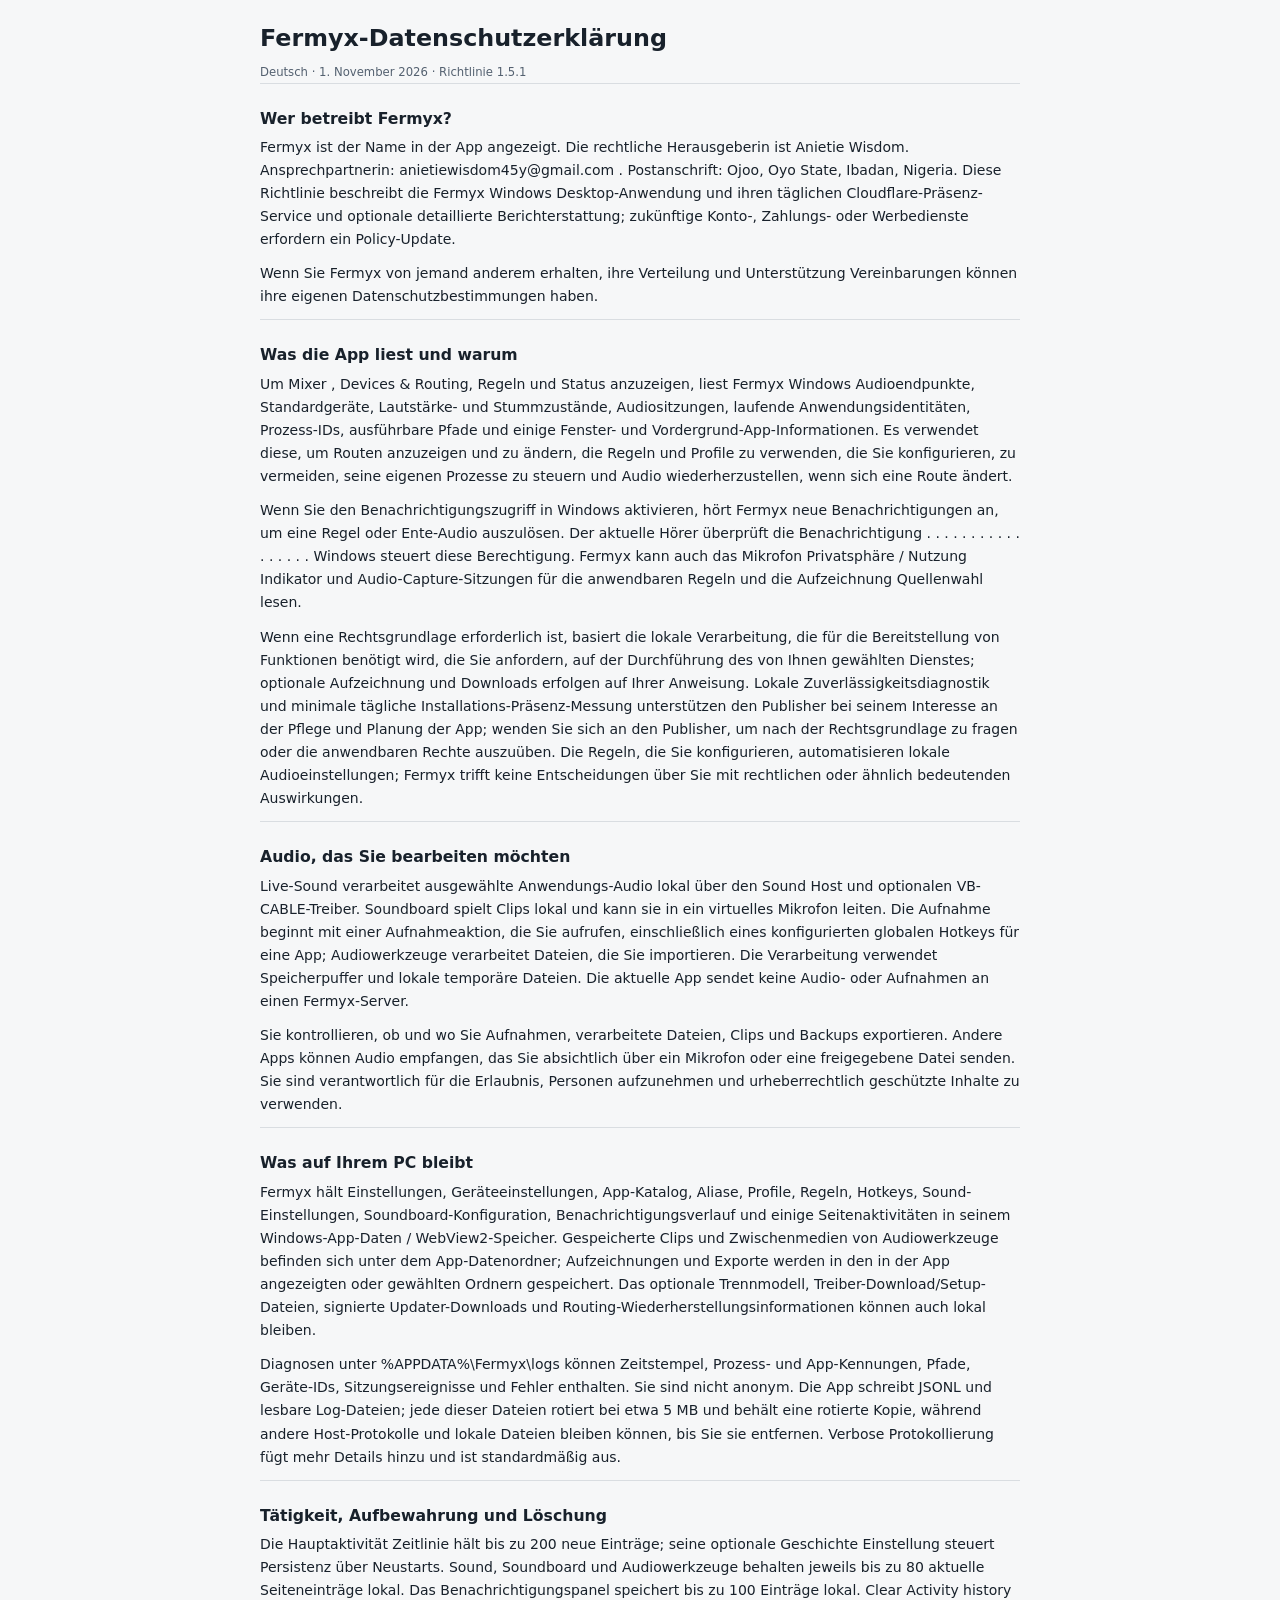
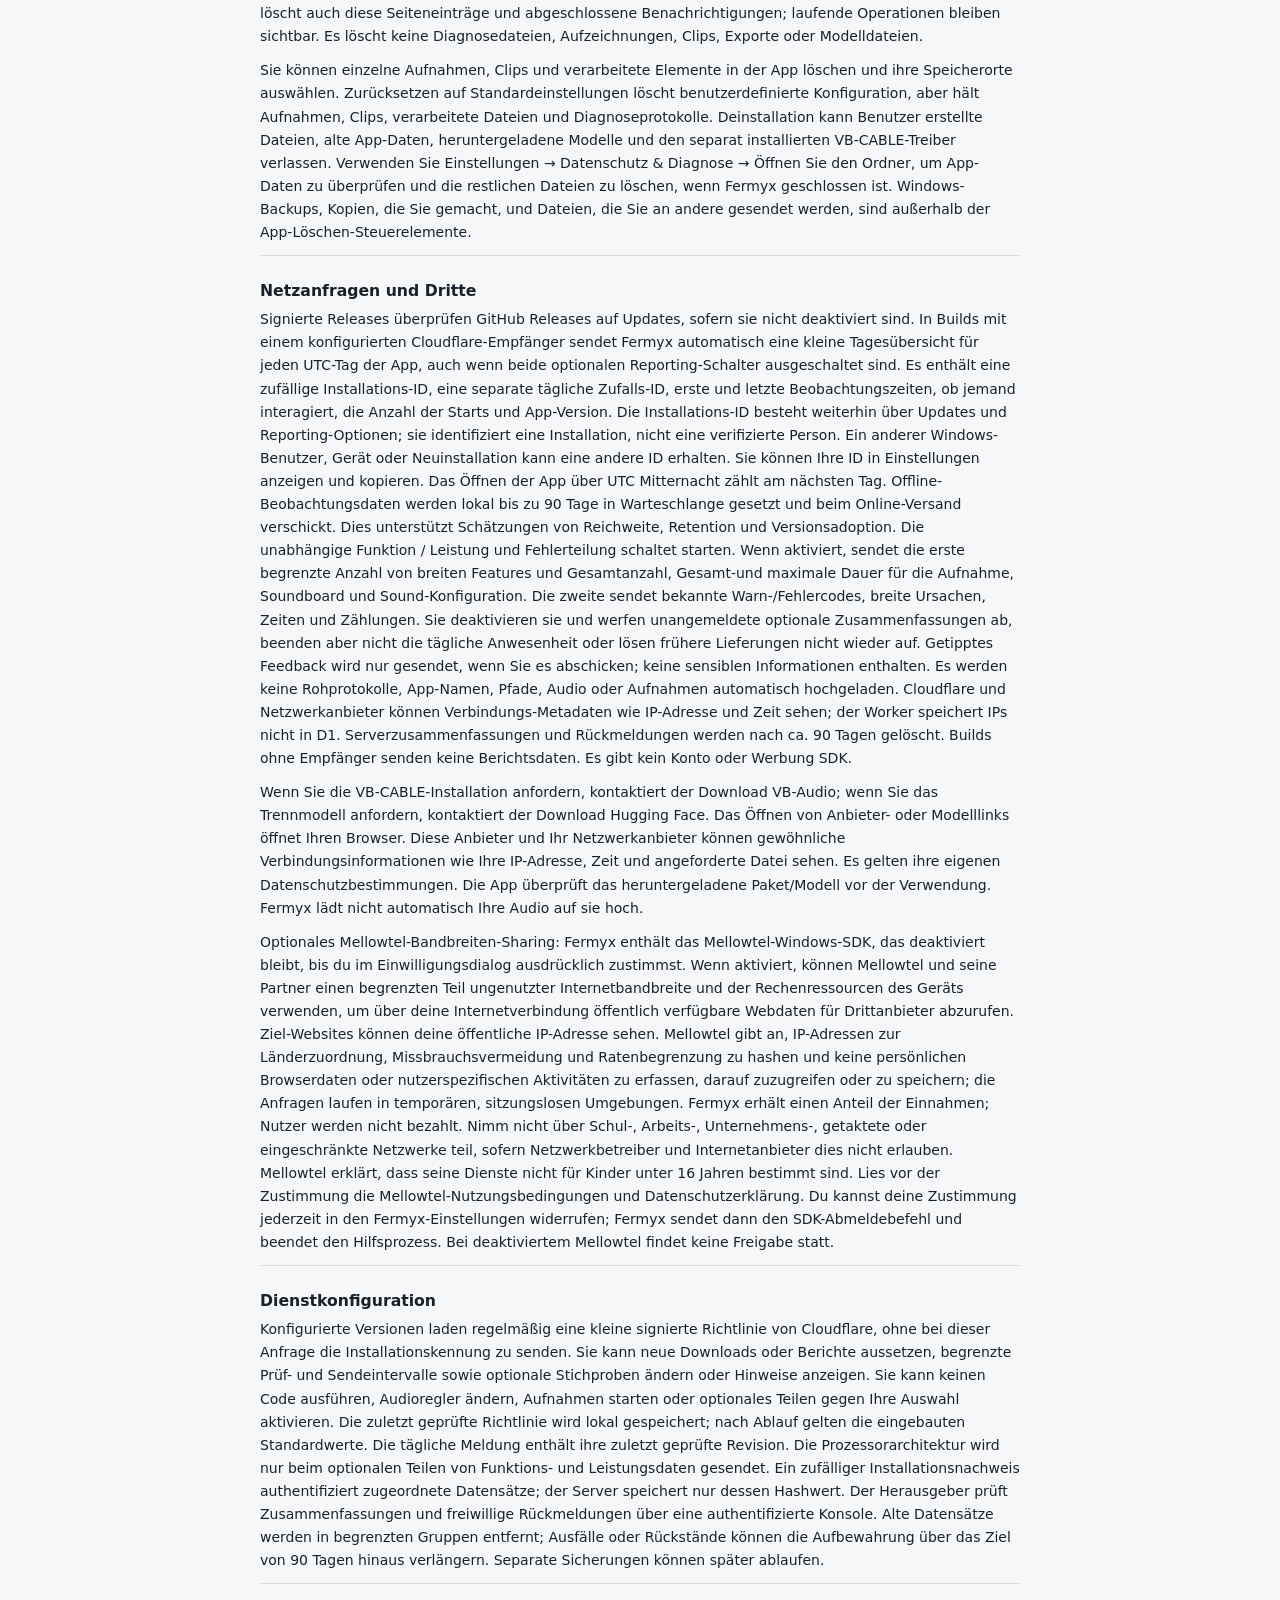
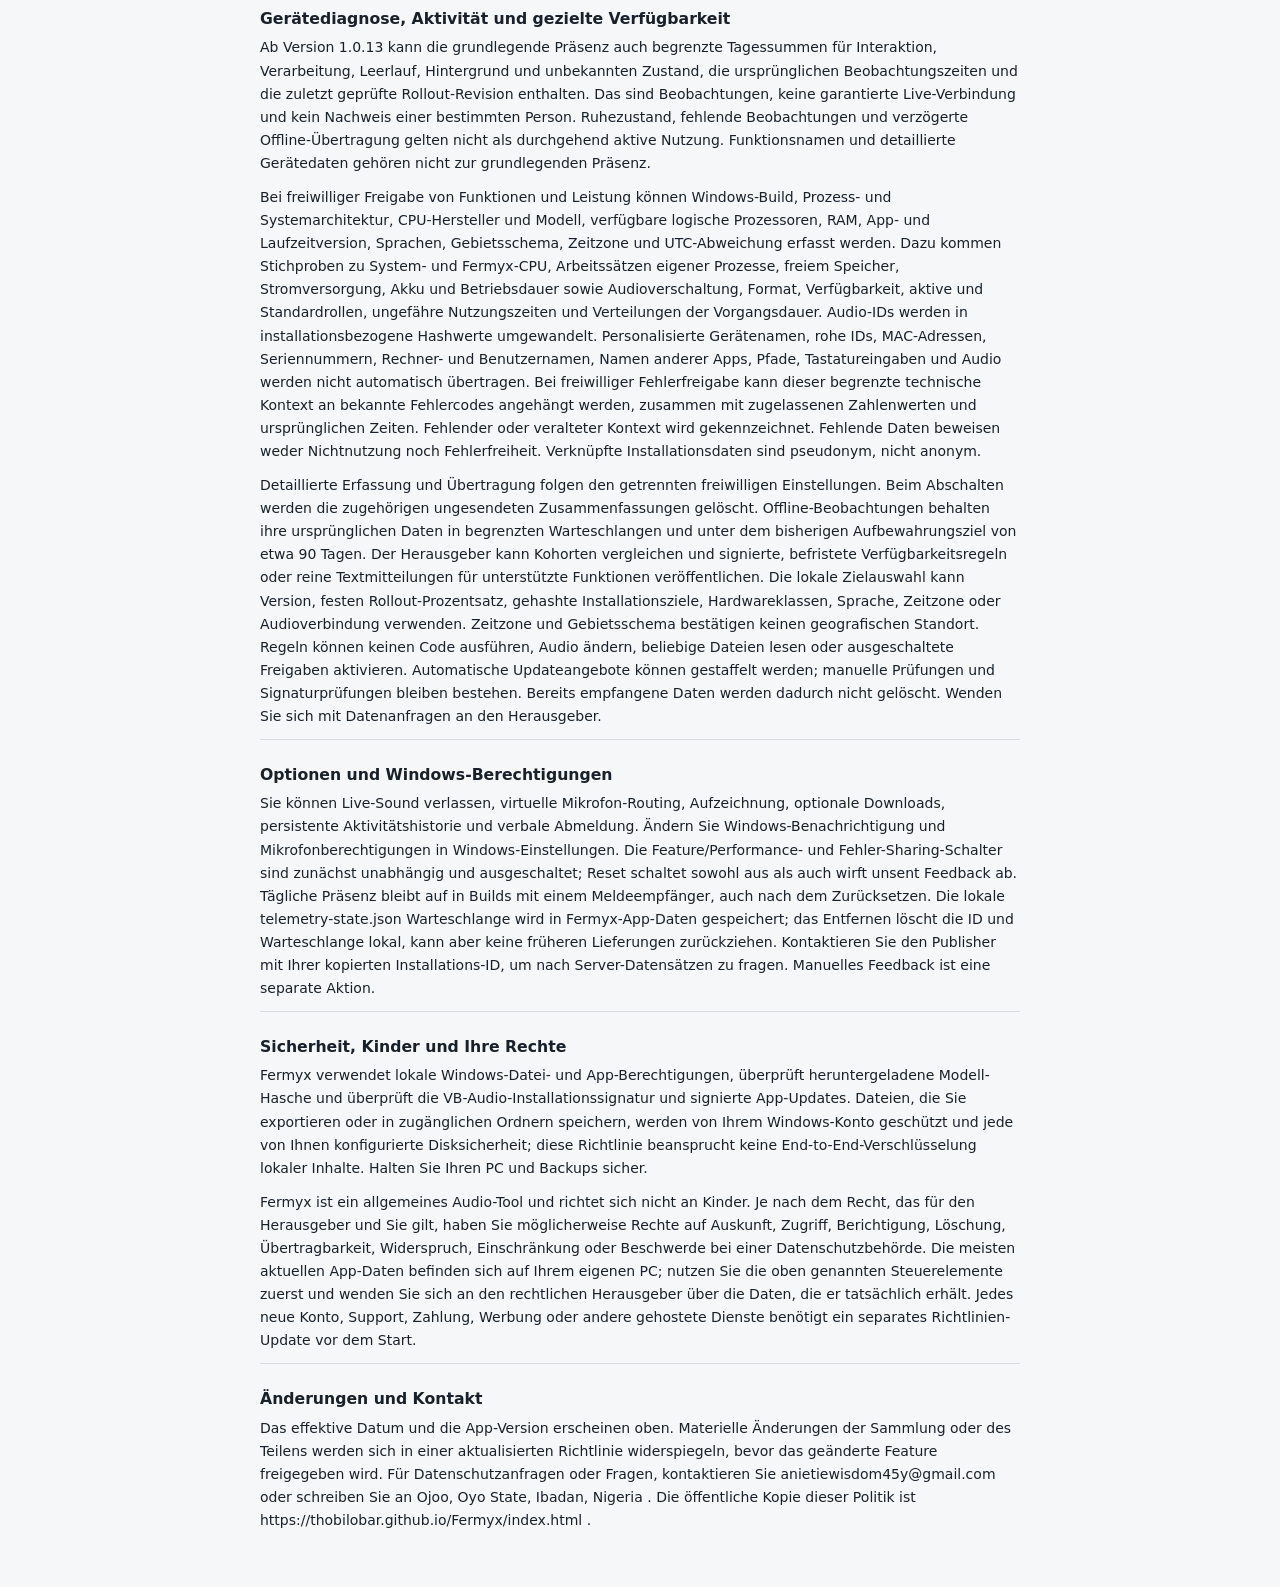
==== commit 937ecbb9: "mellowtel" ====
--- a/privacy-policy.de.html
+++ b/privacy-policy.de.html
@@ -1,12 +1,12 @@
 <!doctype html>
-<html lang="de"><head><meta name="fermyx-policy-version" content="1.5.0"><meta charset="utf-8"><meta name="viewport" content="width=device-width,initial-scale=1"><title>Fermyx-Datenschutzerklärung</title><style>
+<html lang="de"><head><meta name="fermyx-policy-version" content="1.5.1"><meta charset="utf-8"><meta name="viewport" content="width=device-width,initial-scale=1"><title>Fermyx-Datenschutzerklärung</title><style>
 @font-face{font-family:"Fermyx Hindi";src:url("fonts/fermyx-hi.woff2")}html:lang(hi){font-family:"Nirmala UI","Fermyx Hindi",system-ui,sans-serif}@font-face{font-family:"Fermyx Japanese";src:url("fonts/fermyx-ja.woff2")}@font-face{font-family:"Fermyx Korean";src:url("fonts/fermyx-ko.woff2")}html:lang(ja){font-family:"Yu Gothic UI","Meiryo","Fermyx Japanese",system-ui,sans-serif;line-break:strict}html:lang(ko){font-family:"Malgun Gothic","Fermyx Korean",system-ui,sans-serif;word-break:keep-all}:root{color-scheme:light dark;font-family:system-ui,Segoe UI,sans-serif;font-size:14px;line-height:1.65;background:#f6f7f8;color:#18212b}body{max-width:760px;margin:0 auto;padding:24px clamp(16px,5vw,36px) 44px}h1{font-size:1.7rem;line-height:1.2;margin:0 0 7px}h2{font-size:1.12rem;line-height:1.35;margin:24px 0 6px}p{margin:7px 0 11px;overflow-wrap:anywhere}small{color:#546170}aside{border-left:3px solid #b06700;padding:10px 13px;background:#fff4df;margin:20px 0}section{border-top:1px solid #d9dde1}::selection{background:#afddff}@media(prefers-color-scheme:dark){:root{background:#171a1e;color:#edf2f5}small{color:#a8b3bc}section{border-color:#384148}aside{background:#30271a;color:#ffe1a4}}
-</style></head><body><main><h1>Fermyx-Datenschutzerklärung</h1><small>Deutsch · 29. Oktober 2026 · Richtlinie 1.5.0</small><section><h2>Wer betreibt Fermyx?</h2><p>Fermyx ist der Name in der App angezeigt. Die rechtliche Herausgeberin ist Anietie Wisdom. Ansprechpartnerin: anietiewisdom45y@gmail.com . Postanschrift: Ojoo, Oyo State, Ibadan, Nigeria. Diese Richtlinie beschreibt die Fermyx Windows Desktop-Anwendung und ihren täglichen Cloudflare-Präsenz-Service und optionale detaillierte Berichterstattung; zukünftige Konto-, Zahlungs- oder Werbedienste erfordern ein Policy-Update.</p><p>Wenn Sie Fermyx von jemand anderem erhalten, ihre Verteilung und Unterstützung Vereinbarungen können ihre eigenen Datenschutzbestimmungen haben.</p></section>
+</style></head><body><main><h1>Fermyx-Datenschutzerklärung</h1><small>Deutsch · 1. November 2026 · Richtlinie 1.5.1</small><section><h2>Wer betreibt Fermyx?</h2><p>Fermyx ist der Name in der App angezeigt. Die rechtliche Herausgeberin ist Anietie Wisdom. Ansprechpartnerin: anietiewisdom45y@gmail.com . Postanschrift: Ojoo, Oyo State, Ibadan, Nigeria. Diese Richtlinie beschreibt die Fermyx Windows Desktop-Anwendung und ihren täglichen Cloudflare-Präsenz-Service und optionale detaillierte Berichterstattung; zukünftige Konto-, Zahlungs- oder Werbedienste erfordern ein Policy-Update.</p><p>Wenn Sie Fermyx von jemand anderem erhalten, ihre Verteilung und Unterstützung Vereinbarungen können ihre eigenen Datenschutzbestimmungen haben.</p></section>
 <section><h2>Was die App liest und warum</h2><p>Um Mixer , Devices &amp; Routing, Regeln und Status anzuzeigen, liest Fermyx Windows Audioendpunkte, Standardgeräte, Lautstärke- und Stummzustände, Audiositzungen, laufende Anwendungsidentitäten, Prozess-IDs, ausführbare Pfade und einige Fenster- und Vordergrund-App-Informationen. Es verwendet diese, um Routen anzuzeigen und zu ändern, die Regeln und Profile zu verwenden, die Sie konfigurieren, zu vermeiden, seine eigenen Prozesse zu steuern und Audio wiederherzustellen, wenn sich eine Route ändert.</p><p>Wenn Sie den Benachrichtigungszugriff in Windows aktivieren, hört Fermyx neue Benachrichtigungen an, um eine Regel oder Ente-Audio auszulösen. Der aktuelle Hörer überprüft die Benachrichtigung . . . . . . . . . . . . . . . . . Windows steuert diese Berechtigung. Fermyx kann auch das Mikrofon Privatsphäre / Nutzung Indikator und Audio-Capture-Sitzungen für die anwendbaren Regeln und die Aufzeichnung Quellenwahl lesen.</p><p>Wenn eine Rechtsgrundlage erforderlich ist, basiert die lokale Verarbeitung, die für die Bereitstellung von Funktionen benötigt wird, die Sie anfordern, auf der Durchführung des von Ihnen gewählten Dienstes; optionale Aufzeichnung und Downloads erfolgen auf Ihrer Anweisung. Lokale Zuverlässigkeitsdiagnostik und minimale tägliche Installations-Präsenz-Messung unterstützen den Publisher bei seinem Interesse an der Pflege und Planung der App; wenden Sie sich an den Publisher, um nach der Rechtsgrundlage zu fragen oder die anwendbaren Rechte auszuüben. Die Regeln, die Sie konfigurieren, automatisieren lokale Audioeinstellungen; Fermyx trifft keine Entscheidungen über Sie mit rechtlichen oder ähnlich bedeutenden Auswirkungen.</p></section>
 <section><h2>Audio, das Sie bearbeiten möchten</h2><p>Live-Sound verarbeitet ausgewählte Anwendungs-Audio lokal über den Sound Host und optionalen VB-CABLE-Treiber. Soundboard spielt Clips lokal und kann sie in ein virtuelles Mikrofon leiten. Die Aufnahme beginnt mit einer Aufnahmeaktion, die Sie aufrufen, einschließlich eines konfigurierten globalen Hotkeys für eine App; Audiowerkzeuge verarbeitet Dateien, die Sie importieren. Die Verarbeitung verwendet Speicherpuffer und lokale temporäre Dateien. Die aktuelle App sendet keine Audio- oder Aufnahmen an einen Fermyx-Server.</p><p>Sie kontrollieren, ob und wo Sie Aufnahmen, verarbeitete Dateien, Clips und Backups exportieren. Andere Apps können Audio empfangen, das Sie absichtlich über ein Mikrofon oder eine freigegebene Datei senden. Sie sind verantwortlich für die Erlaubnis, Personen aufzunehmen und urheberrechtlich geschützte Inhalte zu verwenden.</p></section>
 <section><h2>Was auf Ihrem PC bleibt</h2><p>Fermyx hält Einstellungen, Geräteeinstellungen, App-Katalog, Aliase, Profile, Regeln, Hotkeys, Sound-Einstellungen, Soundboard-Konfiguration, Benachrichtigungsverlauf und einige Seitenaktivitäten in seinem Windows-App-Daten / WebView2-Speicher. Gespeicherte Clips und Zwischenmedien von Audiowerkzeuge befinden sich unter dem App-Datenordner; Aufzeichnungen und Exporte werden in den in der App angezeigten oder gewählten Ordnern gespeichert. Das optionale Trennmodell, Treiber-Download/Setup-Dateien, signierte Updater-Downloads und Routing-Wiederherstellungsinformationen können auch lokal bleiben.</p><p>Diagnosen unter %APPDATA%\Fermyx\logs können Zeitstempel, Prozess- und App-Kennungen, Pfade, Geräte-IDs, Sitzungsereignisse und Fehler enthalten. Sie sind nicht anonym. Die App schreibt JSONL und lesbare Log-Dateien; jede dieser Dateien rotiert bei etwa 5 MB und behält eine rotierte Kopie, während andere Host-Protokolle und lokale Dateien bleiben können, bis Sie sie entfernen. Verbose Protokollierung fügt mehr Details hinzu und ist standardmäßig aus.</p></section>
 <section><h2>Tätigkeit, Aufbewahrung und Löschung</h2><p>Die Hauptaktivität Zeitlinie hält bis zu 200 neue Einträge; seine optionale Geschichte Einstellung steuert Persistenz über Neustarts. Sound, Soundboard und Audiowerkzeuge behalten jeweils bis zu 80 aktuelle Seiteneinträge lokal. Das Benachrichtigungspanel speichert bis zu 100 Einträge lokal. Clear Activity history löscht auch diese Seiteneinträge und abgeschlossene Benachrichtigungen; laufende Operationen bleiben sichtbar. Es löscht keine Diagnosedateien, Aufzeichnungen, Clips, Exporte oder Modelldateien.</p><p>Sie können einzelne Aufnahmen, Clips und verarbeitete Elemente in der App löschen und ihre Speicherorte auswählen. Zurücksetzen auf Standardeinstellungen löscht benutzerdefinierte Konfiguration, aber hält Aufnahmen, Clips, verarbeitete Dateien und Diagnoseprotokolle. Deinstallation kann Benutzer erstellte Dateien, alte App-Daten, heruntergeladene Modelle und den separat installierten VB-CABLE-Treiber verlassen. Verwenden Sie Einstellungen → Datenschutz &amp; Diagnose → Öffnen Sie den Ordner, um App-Daten zu überprüfen und die restlichen Dateien zu löschen, wenn Fermyx geschlossen ist. Windows-Backups, Kopien, die Sie gemacht, und Dateien, die Sie an andere gesendet werden, sind außerhalb der App-Löschen-Steuerelemente.</p></section>
-<section><h2>Netzanfragen und Dritte</h2><p>Signierte Releases überprüfen GitHub Releases auf Updates, sofern sie nicht deaktiviert sind. In Builds mit einem konfigurierten Cloudflare-Empfänger sendet Fermyx automatisch eine kleine Tagesübersicht für jeden UTC-Tag der App, auch wenn beide optionalen Reporting-Schalter ausgeschaltet sind. Es enthält eine zufällige Installations-ID, eine separate tägliche Zufalls-ID, erste und letzte Beobachtungszeiten, ob jemand interagiert, die Anzahl der Starts und App-Version. Die Installations-ID besteht weiterhin über Updates und Reporting-Optionen; sie identifiziert eine Installation, nicht eine verifizierte Person. Ein anderer Windows-Benutzer, Gerät oder Neuinstallation kann eine andere ID erhalten. Sie können Ihre ID in Einstellungen anzeigen und kopieren. Das Öffnen der App über UTC Mitternacht zählt am nächsten Tag. Offline-Beobachtungsdaten werden lokal bis zu 90 Tage in Warteschlange gesetzt und beim Online-Versand verschickt. Dies unterstützt Schätzungen von Reichweite, Retention und Versionsadoption. Die unabhängige Funktion / Leistung und Fehlerteilung schaltet starten. Wenn aktiviert, sendet die erste begrenzte Anzahl von breiten Features und Gesamtanzahl, Gesamt-und maximale Dauer für die Aufnahme, Soundboard und Sound-Konfiguration. Die zweite sendet bekannte Warn-/Fehlercodes, breite Ursachen, Zeiten und Zählungen. Sie deaktivieren sie und werfen unangemeldete optionale Zusammenfassungen ab, beenden aber nicht die tägliche Anwesenheit oder lösen frühere Lieferungen nicht wieder auf. Getipptes Feedback wird nur gesendet, wenn Sie es abschicken; keine sensiblen Informationen enthalten. Es werden keine Rohprotokolle, App-Namen, Pfade, Audio oder Aufnahmen automatisch hochgeladen. Cloudflare und Netzwerkanbieter können Verbindungs-Metadaten wie IP-Adresse und Zeit sehen; der Worker speichert IPs nicht in D1. Serverzusammenfassungen und Rückmeldungen werden nach ca. 90 Tagen gelöscht. Builds ohne Empfänger senden keine Berichtsdaten. Es gibt kein Konto oder Werbung SDK.</p><p>Wenn Sie die VB-CABLE-Installation anfordern, kontaktiert der Download VB-Audio; wenn Sie das Trennmodell anfordern, kontaktiert der Download Hugging Face. Das Öffnen von Anbieter- oder Modelllinks öffnet Ihren Browser. Diese Anbieter und Ihr Netzwerkanbieter können gewöhnliche Verbindungsinformationen wie Ihre IP-Adresse, Zeit und angeforderte Datei sehen. Es gelten ihre eigenen Datenschutzbestimmungen. Die App überprüft das heruntergeladene Paket/Modell vor der Verwendung. Fermyx lädt nicht automatisch Ihre Audio auf sie hoch.</p></section>
+<section><h2>Netzanfragen und Dritte</h2><p>Signierte Releases überprüfen GitHub Releases auf Updates, sofern sie nicht deaktiviert sind. In Builds mit einem konfigurierten Cloudflare-Empfänger sendet Fermyx automatisch eine kleine Tagesübersicht für jeden UTC-Tag der App, auch wenn beide optionalen Reporting-Schalter ausgeschaltet sind. Es enthält eine zufällige Installations-ID, eine separate tägliche Zufalls-ID, erste und letzte Beobachtungszeiten, ob jemand interagiert, die Anzahl der Starts und App-Version. Die Installations-ID besteht weiterhin über Updates und Reporting-Optionen; sie identifiziert eine Installation, nicht eine verifizierte Person. Ein anderer Windows-Benutzer, Gerät oder Neuinstallation kann eine andere ID erhalten. Sie können Ihre ID in Einstellungen anzeigen und kopieren. Das Öffnen der App über UTC Mitternacht zählt am nächsten Tag. Offline-Beobachtungsdaten werden lokal bis zu 90 Tage in Warteschlange gesetzt und beim Online-Versand verschickt. Dies unterstützt Schätzungen von Reichweite, Retention und Versionsadoption. Die unabhängige Funktion / Leistung und Fehlerteilung schaltet starten. Wenn aktiviert, sendet die erste begrenzte Anzahl von breiten Features und Gesamtanzahl, Gesamt-und maximale Dauer für die Aufnahme, Soundboard und Sound-Konfiguration. Die zweite sendet bekannte Warn-/Fehlercodes, breite Ursachen, Zeiten und Zählungen. Sie deaktivieren sie und werfen unangemeldete optionale Zusammenfassungen ab, beenden aber nicht die tägliche Anwesenheit oder lösen frühere Lieferungen nicht wieder auf. Getipptes Feedback wird nur gesendet, wenn Sie es abschicken; keine sensiblen Informationen enthalten. Es werden keine Rohprotokolle, App-Namen, Pfade, Audio oder Aufnahmen automatisch hochgeladen. Cloudflare und Netzwerkanbieter können Verbindungs-Metadaten wie IP-Adresse und Zeit sehen; der Worker speichert IPs nicht in D1. Serverzusammenfassungen und Rückmeldungen werden nach ca. 90 Tagen gelöscht. Builds ohne Empfänger senden keine Berichtsdaten. Es gibt kein Konto oder Werbung SDK.</p><p>Wenn Sie die VB-CABLE-Installation anfordern, kontaktiert der Download VB-Audio; wenn Sie das Trennmodell anfordern, kontaktiert der Download Hugging Face. Das Öffnen von Anbieter- oder Modelllinks öffnet Ihren Browser. Diese Anbieter und Ihr Netzwerkanbieter können gewöhnliche Verbindungsinformationen wie Ihre IP-Adresse, Zeit und angeforderte Datei sehen. Es gelten ihre eigenen Datenschutzbestimmungen. Die App überprüft das heruntergeladene Paket/Modell vor der Verwendung. Fermyx lädt nicht automatisch Ihre Audio auf sie hoch.</p><p>Optionales Mellowtel-Bandbreiten-Sharing: Fermyx enthält das Mellowtel-Windows-SDK, das deaktiviert bleibt, bis du im Einwilligungsdialog ausdrücklich zustimmst. Wenn aktiviert, können Mellowtel und seine Partner einen begrenzten Teil ungenutzter Internetbandbreite und der Rechenressourcen des Geräts verwenden, um über deine Internetverbindung öffentlich verfügbare Webdaten für Drittanbieter abzurufen. Ziel-Websites können deine öffentliche IP-Adresse sehen. Mellowtel gibt an, IP-Adressen zur Länderzuordnung, Missbrauchsvermeidung und Ratenbegrenzung zu hashen und keine persönlichen Browserdaten oder nutzerspezifischen Aktivitäten zu erfassen, darauf zuzugreifen oder zu speichern; die Anfragen laufen in temporären, sitzungslosen Umgebungen. Fermyx erhält einen Anteil der Einnahmen; Nutzer werden nicht bezahlt. Nimm nicht über Schul-, Arbeits-, Unternehmens-, getaktete oder eingeschränkte Netzwerke teil, sofern Netzwerkbetreiber und Internetanbieter dies nicht erlauben. Mellowtel erklärt, dass seine Dienste nicht für Kinder unter 16 Jahren bestimmt sind. Lies vor der Zustimmung die Mellowtel-Nutzungsbedingungen und Datenschutzerklärung. Du kannst deine Zustimmung jederzeit in den Fermyx-Einstellungen widerrufen; Fermyx sendet dann den SDK-Abmeldebefehl und beendet den Hilfsprozess. Bei deaktiviertem Mellowtel findet keine Freigabe statt.</p></section>
 <section><h2>Dienstkonfiguration</h2><p>Konfigurierte Versionen laden regelmäßig eine kleine signierte Richtlinie von Cloudflare, ohne bei dieser Anfrage die Installationskennung zu senden. Sie kann neue Downloads oder Berichte aussetzen, begrenzte Prüf- und Sendeintervalle sowie optionale Stichproben ändern oder Hinweise anzeigen. Sie kann keinen Code ausführen, Audioregler ändern, Aufnahmen starten oder optionales Teilen gegen Ihre Auswahl aktivieren. Die zuletzt geprüfte Richtlinie wird lokal gespeichert; nach Ablauf gelten die eingebauten Standardwerte. Die tägliche Meldung enthält ihre zuletzt geprüfte Revision. Die Prozessorarchitektur wird nur beim optionalen Teilen von Funktions- und Leistungsdaten gesendet. Ein zufälliger Installationsnachweis authentifiziert zugeordnete Datensätze; der Server speichert nur dessen Hashwert. Der Herausgeber prüft Zusammenfassungen und freiwillige Rückmeldungen über eine authentifizierte Konsole. Alte Datensätze werden in begrenzten Gruppen entfernt; Ausfälle oder Rückstände können die Aufbewahrung über das Ziel von 90 Tagen hinaus verlängern. Separate Sicherungen können später ablaufen.</p></section>
 <section><h2>Gerätediagnose, Aktivität und gezielte Verfügbarkeit</h2><p>Ab Version 1.0.13 kann die grundlegende Präsenz auch begrenzte Tagessummen für Interaktion, Verarbeitung, Leerlauf, Hintergrund und unbekannten Zustand, die ursprünglichen Beobachtungszeiten und die zuletzt geprüfte Rollout-Revision enthalten. Das sind Beobachtungen, keine garantierte Live-Verbindung und kein Nachweis einer bestimmten Person. Ruhezustand, fehlende Beobachtungen und verzögerte Offline-Übertragung gelten nicht als durchgehend aktive Nutzung. Funktionsnamen und detaillierte Gerätedaten gehören nicht zur grundlegenden Präsenz.</p><p>Bei freiwilliger Freigabe von Funktionen und Leistung können Windows-Build, Prozess- und Systemarchitektur, CPU-Hersteller und Modell, verfügbare logische Prozessoren, RAM, App- und Laufzeitversion, Sprachen, Gebietsschema, Zeitzone und UTC-Abweichung erfasst werden. Dazu kommen Stichproben zu System- und Fermyx-CPU, Arbeitssätzen eigener Prozesse, freiem Speicher, Stromversorgung, Akku und Betriebsdauer sowie Audioverschaltung, Format, Verfügbarkeit, aktive und Standardrollen, ungefähre Nutzungszeiten und Verteilungen der Vorgangsdauer. Audio-IDs werden in installationsbezogene Hashwerte umgewandelt. Personalisierte Gerätenamen, rohe IDs, MAC-Adressen, Seriennummern, Rechner- und Benutzernamen, Namen anderer Apps, Pfade, Tastatureingaben und Audio werden nicht automatisch übertragen. Bei freiwilliger Fehlerfreigabe kann dieser begrenzte technische Kontext an bekannte Fehlercodes angehängt werden, zusammen mit zugelassenen Zahlenwerten und ursprünglichen Zeiten. Fehlender oder veralteter Kontext wird gekennzeichnet. Fehlende Daten beweisen weder Nichtnutzung noch Fehlerfreiheit. Verknüpfte Installationsdaten sind pseudonym, nicht anonym.</p><p>Detaillierte Erfassung und Übertragung folgen den getrennten freiwilligen Einstellungen. Beim Abschalten werden die zugehörigen ungesendeten Zusammenfassungen gelöscht. Offline-Beobachtungen behalten ihre ursprünglichen Daten in begrenzten Warteschlangen und unter dem bisherigen Aufbewahrungsziel von etwa 90 Tagen. Der Herausgeber kann Kohorten vergleichen und signierte, befristete Verfügbarkeitsregeln oder reine Textmitteilungen für unterstützte Funktionen veröffentlichen. Die lokale Zielauswahl kann Version, festen Rollout-Prozentsatz, gehashte Installationsziele, Hardwareklassen, Sprache, Zeitzone oder Audioverbindung verwenden. Zeitzone und Gebietsschema bestätigen keinen geografischen Standort. Regeln können keinen Code ausführen, Audio ändern, beliebige Dateien lesen oder ausgeschaltete Freigaben aktivieren. Automatische Updateangebote können gestaffelt werden; manuelle Prüfungen und Signaturprüfungen bleiben bestehen. Bereits empfangene Daten werden dadurch nicht gelöscht. Wenden Sie sich mit Datenanfragen an den Herausgeber.</p></section>
 <section><h2>Optionen und Windows-Berechtigungen</h2><p>Sie können Live-Sound verlassen, virtuelle Mikrofon-Routing, Aufzeichnung, optionale Downloads, persistente Aktivitätshistorie und verbale Abmeldung. Ändern Sie Windows-Benachrichtigung und Mikrofonberechtigungen in Windows-Einstellungen. Die Feature/Performance- und Fehler-Sharing-Schalter sind zunächst unabhängig und ausgeschaltet; Reset schaltet sowohl aus als auch wirft unsent Feedback ab. Tägliche Präsenz bleibt auf in Builds mit einem Meldeempfänger, auch nach dem Zurücksetzen. Die lokale telemetry-state.json Warteschlange wird in Fermyx-App-Daten gespeichert; das Entfernen löscht die ID und Warteschlange lokal, kann aber keine früheren Lieferungen zurückziehen. Kontaktieren Sie den Publisher mit Ihrer kopierten Installations-ID, um nach Server-Datensätzen zu fragen. Manuelles Feedback ist eine separate Aktion.</p></section>
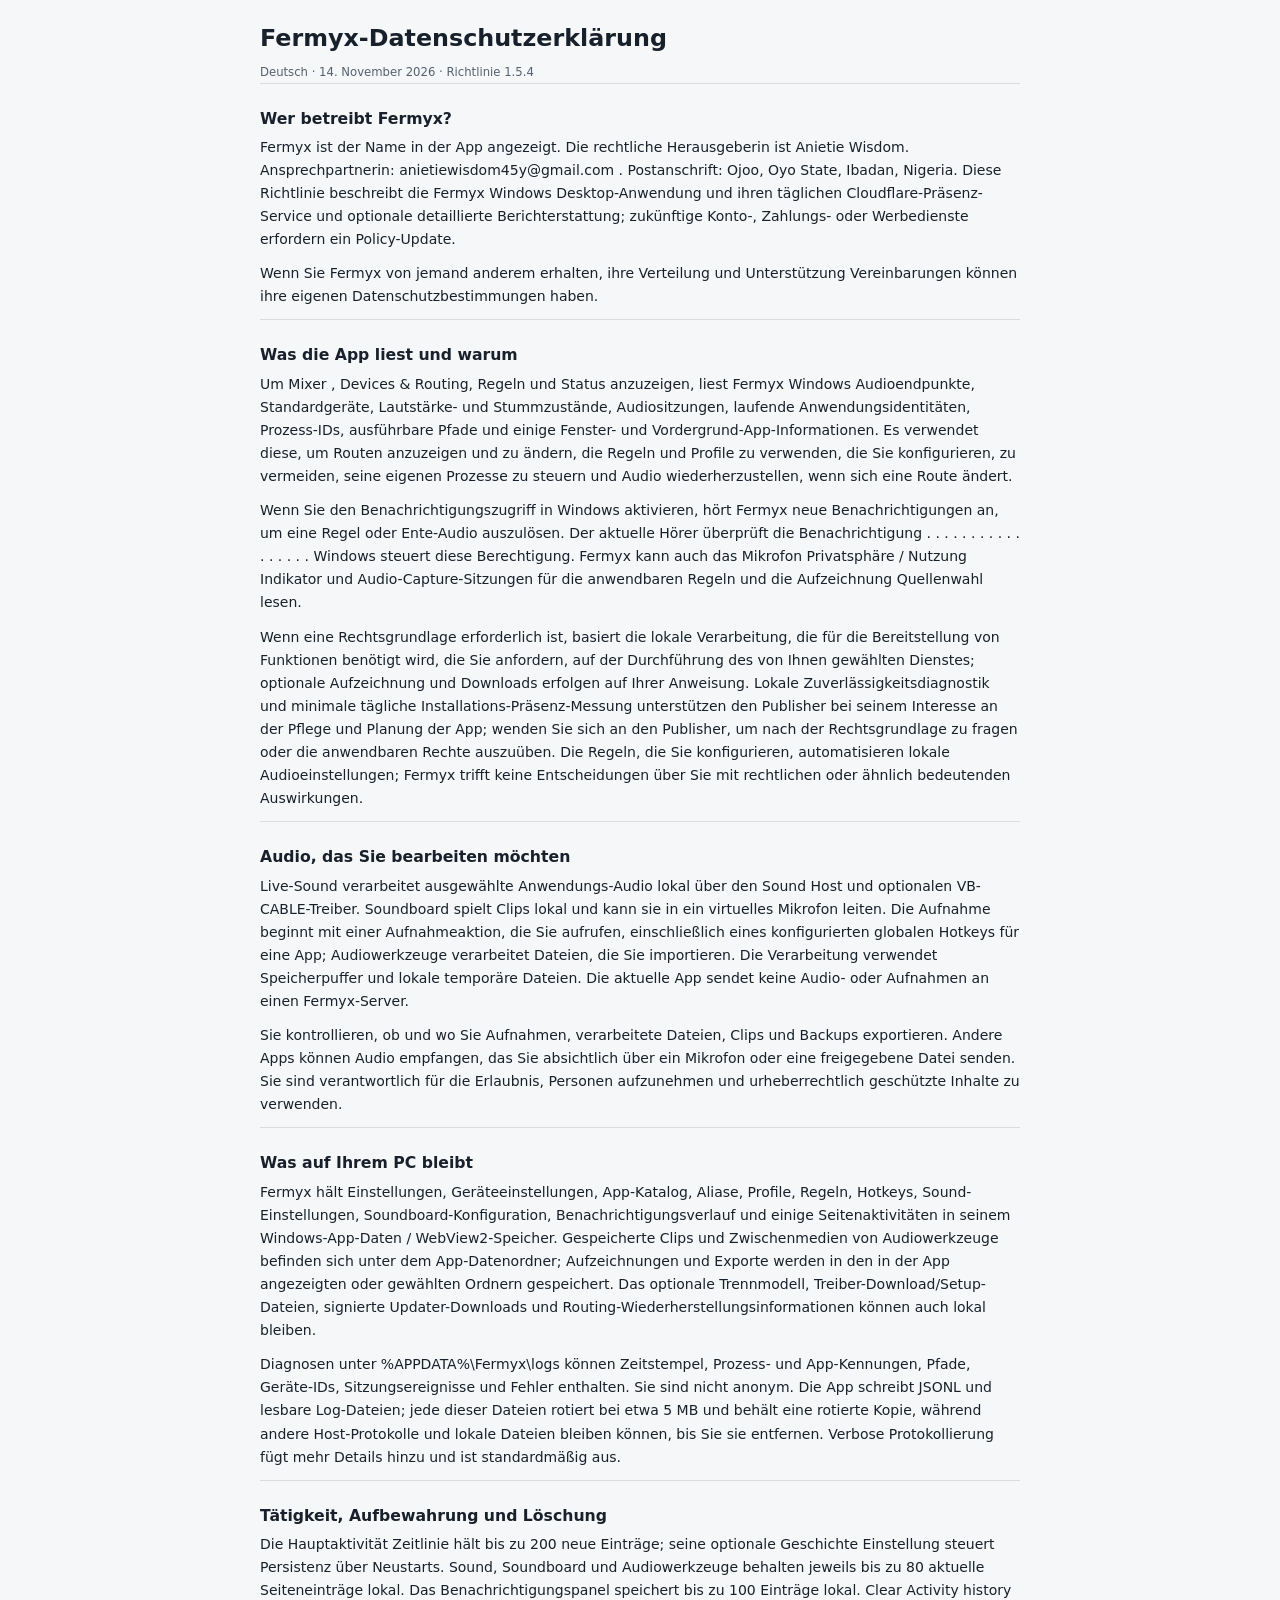
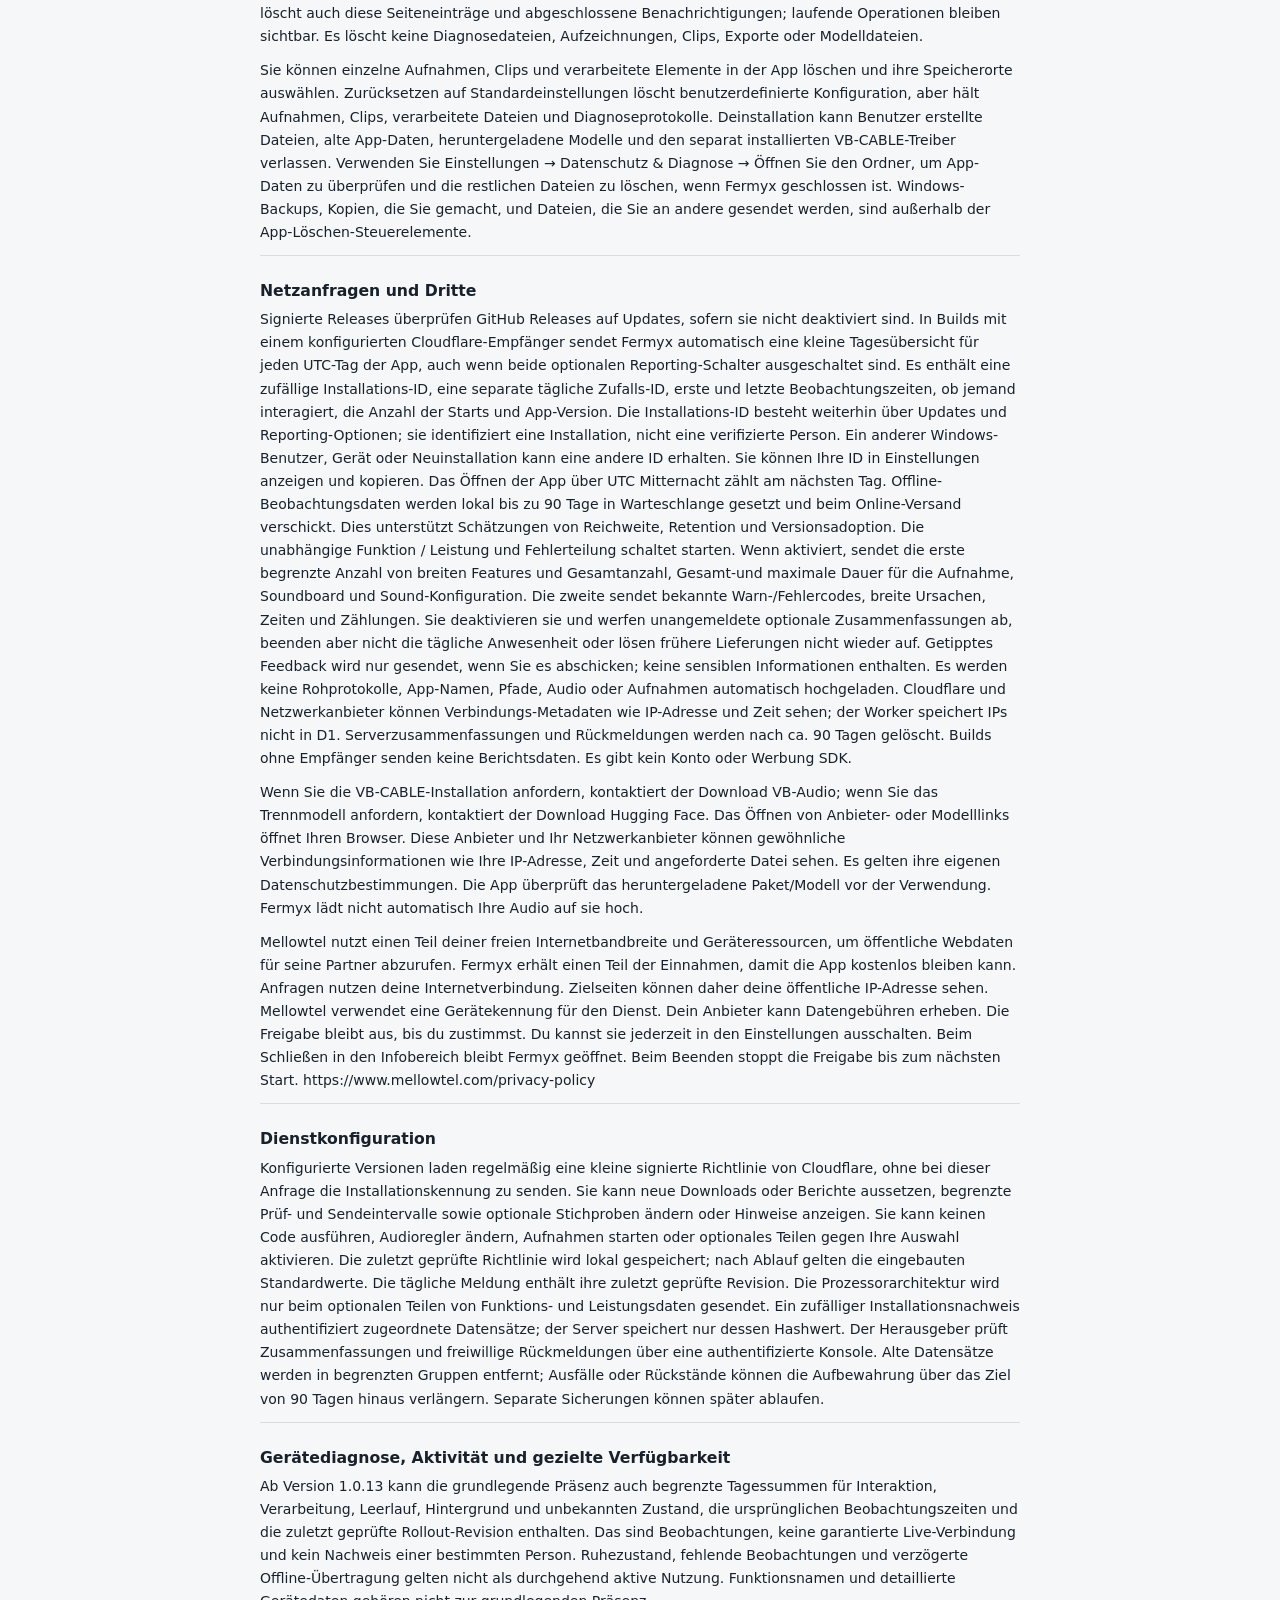
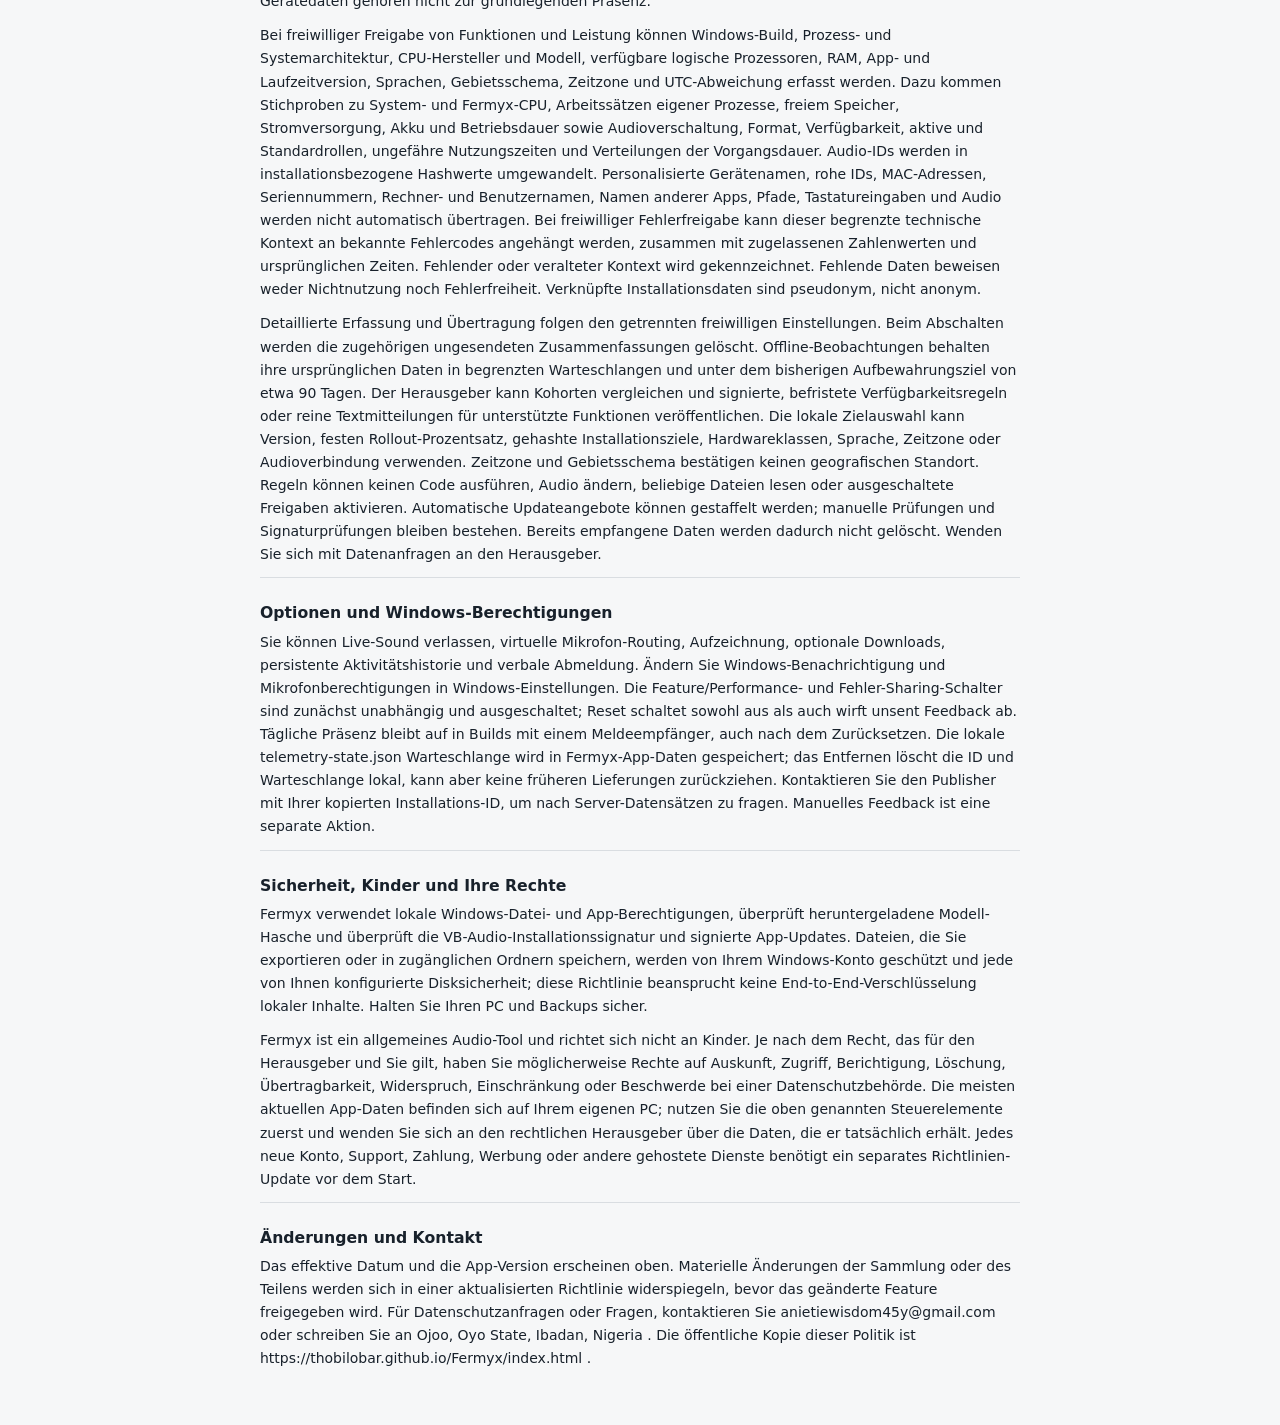
==== commit 539d87fc: "upgraded privacy policy" ====
--- a/privacy-policy.de.html
+++ b/privacy-policy.de.html
@@ -1,12 +1,12 @@
 <!doctype html>
-<html lang="de"><head><meta name="fermyx-policy-version" content="1.5.1"><meta charset="utf-8"><meta name="viewport" content="width=device-width,initial-scale=1"><title>Fermyx-Datenschutzerklärung</title><style>
-@font-face{font-family:"Fermyx Hindi";src:url("fonts/fermyx-hi.woff2")}html:lang(hi){font-family:"Nirmala UI","Fermyx Hindi",system-ui,sans-serif}@font-face{font-family:"Fermyx Japanese";src:url("fonts/fermyx-ja.woff2")}@font-face{font-family:"Fermyx Korean";src:url("fonts/fermyx-ko.woff2")}html:lang(ja){font-family:"Yu Gothic UI","Meiryo","Fermyx Japanese",system-ui,sans-serif;line-break:strict}html:lang(ko){font-family:"Malgun Gothic","Fermyx Korean",system-ui,sans-serif;word-break:keep-all}:root{color-scheme:light dark;font-family:system-ui,Segoe UI,sans-serif;font-size:14px;line-height:1.65;background:#f6f7f8;color:#18212b}body{max-width:760px;margin:0 auto;padding:24px clamp(16px,5vw,36px) 44px}h1{font-size:1.7rem;line-height:1.2;margin:0 0 7px}h2{font-size:1.12rem;line-height:1.35;margin:24px 0 6px}p{margin:7px 0 11px;overflow-wrap:anywhere}small{color:#546170}aside{border-left:3px solid #b06700;padding:10px 13px;background:#fff4df;margin:20px 0}section{border-top:1px solid #d9dde1}::selection{background:#afddff}@media(prefers-color-scheme:dark){:root{background:#171a1e;color:#edf2f5}small{color:#a8b3bc}section{border-color:#384148}aside{background:#30271a;color:#ffe1a4}}
-</style></head><body><main><h1>Fermyx-Datenschutzerklärung</h1><small>Deutsch · 1. November 2026 · Richtlinie 1.5.1</small><section><h2>Wer betreibt Fermyx?</h2><p>Fermyx ist der Name in der App angezeigt. Die rechtliche Herausgeberin ist Anietie Wisdom. Ansprechpartnerin: anietiewisdom45y@gmail.com . Postanschrift: Ojoo, Oyo State, Ibadan, Nigeria. Diese Richtlinie beschreibt die Fermyx Windows Desktop-Anwendung und ihren täglichen Cloudflare-Präsenz-Service und optionale detaillierte Berichterstattung; zukünftige Konto-, Zahlungs- oder Werbedienste erfordern ein Policy-Update.</p><p>Wenn Sie Fermyx von jemand anderem erhalten, ihre Verteilung und Unterstützung Vereinbarungen können ihre eigenen Datenschutzbestimmungen haben.</p></section>
+<html lang="de"><head><meta name="fermyx-policy-version" content="1.5.4"><meta charset="utf-8"><meta name="viewport" content="width=device-width,initial-scale=1"><title>Fermyx-Datenschutzerklärung</title><style>
+@font-face{font-family:"Fermyx Hindi";src:url("../fonts/fermyx-hi.woff2")}html:lang(hi){font-family:"Nirmala UI","Fermyx Hindi",system-ui,sans-serif}@font-face{font-family:"Fermyx Japanese";src:url("../fonts/fermyx-ja.woff2")}@font-face{font-family:"Fermyx Korean";src:url("../fonts/fermyx-ko.woff2")}html:lang(ja){font-family:"Yu Gothic UI","Meiryo","Fermyx Japanese",system-ui,sans-serif;line-break:strict}html:lang(ko){font-family:"Malgun Gothic","Fermyx Korean",system-ui,sans-serif;word-break:keep-all}:root{color-scheme:light dark;font-family:system-ui,Segoe UI,sans-serif;font-size:14px;line-height:1.65;background:#f6f7f8;color:#18212b}body{max-width:760px;margin:0 auto;padding:24px clamp(16px,5vw,36px) 44px}h1{font-size:1.7rem;line-height:1.2;margin:0 0 7px}h2{font-size:1.12rem;line-height:1.35;margin:24px 0 6px}p{margin:7px 0 11px;overflow-wrap:anywhere}small{color:#546170}aside{border-left:3px solid #b06700;padding:10px 13px;background:#fff4df;margin:20px 0}section{border-top:1px solid #d9dde1}::selection{background:#afddff}@media(prefers-color-scheme:dark){:root{background:#171a1e;color:#edf2f5}small{color:#a8b3bc}section{border-color:#384148}aside{background:#30271a;color:#ffe1a4}}
+</style></head><body><main><h1>Fermyx-Datenschutzerklärung</h1><small>Deutsch · 14. November 2026 · Richtlinie 1.5.4</small><section><h2>Wer betreibt Fermyx?</h2><p>Fermyx ist der Name in der App angezeigt. Die rechtliche Herausgeberin ist Anietie Wisdom. Ansprechpartnerin: anietiewisdom45y@gmail.com . Postanschrift: Ojoo, Oyo State, Ibadan, Nigeria. Diese Richtlinie beschreibt die Fermyx Windows Desktop-Anwendung und ihren täglichen Cloudflare-Präsenz-Service und optionale detaillierte Berichterstattung; zukünftige Konto-, Zahlungs- oder Werbedienste erfordern ein Policy-Update.</p><p>Wenn Sie Fermyx von jemand anderem erhalten, ihre Verteilung und Unterstützung Vereinbarungen können ihre eigenen Datenschutzbestimmungen haben.</p></section>
 <section><h2>Was die App liest und warum</h2><p>Um Mixer , Devices &amp; Routing, Regeln und Status anzuzeigen, liest Fermyx Windows Audioendpunkte, Standardgeräte, Lautstärke- und Stummzustände, Audiositzungen, laufende Anwendungsidentitäten, Prozess-IDs, ausführbare Pfade und einige Fenster- und Vordergrund-App-Informationen. Es verwendet diese, um Routen anzuzeigen und zu ändern, die Regeln und Profile zu verwenden, die Sie konfigurieren, zu vermeiden, seine eigenen Prozesse zu steuern und Audio wiederherzustellen, wenn sich eine Route ändert.</p><p>Wenn Sie den Benachrichtigungszugriff in Windows aktivieren, hört Fermyx neue Benachrichtigungen an, um eine Regel oder Ente-Audio auszulösen. Der aktuelle Hörer überprüft die Benachrichtigung . . . . . . . . . . . . . . . . . Windows steuert diese Berechtigung. Fermyx kann auch das Mikrofon Privatsphäre / Nutzung Indikator und Audio-Capture-Sitzungen für die anwendbaren Regeln und die Aufzeichnung Quellenwahl lesen.</p><p>Wenn eine Rechtsgrundlage erforderlich ist, basiert die lokale Verarbeitung, die für die Bereitstellung von Funktionen benötigt wird, die Sie anfordern, auf der Durchführung des von Ihnen gewählten Dienstes; optionale Aufzeichnung und Downloads erfolgen auf Ihrer Anweisung. Lokale Zuverlässigkeitsdiagnostik und minimale tägliche Installations-Präsenz-Messung unterstützen den Publisher bei seinem Interesse an der Pflege und Planung der App; wenden Sie sich an den Publisher, um nach der Rechtsgrundlage zu fragen oder die anwendbaren Rechte auszuüben. Die Regeln, die Sie konfigurieren, automatisieren lokale Audioeinstellungen; Fermyx trifft keine Entscheidungen über Sie mit rechtlichen oder ähnlich bedeutenden Auswirkungen.</p></section>
 <section><h2>Audio, das Sie bearbeiten möchten</h2><p>Live-Sound verarbeitet ausgewählte Anwendungs-Audio lokal über den Sound Host und optionalen VB-CABLE-Treiber. Soundboard spielt Clips lokal und kann sie in ein virtuelles Mikrofon leiten. Die Aufnahme beginnt mit einer Aufnahmeaktion, die Sie aufrufen, einschließlich eines konfigurierten globalen Hotkeys für eine App; Audiowerkzeuge verarbeitet Dateien, die Sie importieren. Die Verarbeitung verwendet Speicherpuffer und lokale temporäre Dateien. Die aktuelle App sendet keine Audio- oder Aufnahmen an einen Fermyx-Server.</p><p>Sie kontrollieren, ob und wo Sie Aufnahmen, verarbeitete Dateien, Clips und Backups exportieren. Andere Apps können Audio empfangen, das Sie absichtlich über ein Mikrofon oder eine freigegebene Datei senden. Sie sind verantwortlich für die Erlaubnis, Personen aufzunehmen und urheberrechtlich geschützte Inhalte zu verwenden.</p></section>
 <section><h2>Was auf Ihrem PC bleibt</h2><p>Fermyx hält Einstellungen, Geräteeinstellungen, App-Katalog, Aliase, Profile, Regeln, Hotkeys, Sound-Einstellungen, Soundboard-Konfiguration, Benachrichtigungsverlauf und einige Seitenaktivitäten in seinem Windows-App-Daten / WebView2-Speicher. Gespeicherte Clips und Zwischenmedien von Audiowerkzeuge befinden sich unter dem App-Datenordner; Aufzeichnungen und Exporte werden in den in der App angezeigten oder gewählten Ordnern gespeichert. Das optionale Trennmodell, Treiber-Download/Setup-Dateien, signierte Updater-Downloads und Routing-Wiederherstellungsinformationen können auch lokal bleiben.</p><p>Diagnosen unter %APPDATA%\Fermyx\logs können Zeitstempel, Prozess- und App-Kennungen, Pfade, Geräte-IDs, Sitzungsereignisse und Fehler enthalten. Sie sind nicht anonym. Die App schreibt JSONL und lesbare Log-Dateien; jede dieser Dateien rotiert bei etwa 5 MB und behält eine rotierte Kopie, während andere Host-Protokolle und lokale Dateien bleiben können, bis Sie sie entfernen. Verbose Protokollierung fügt mehr Details hinzu und ist standardmäßig aus.</p></section>
 <section><h2>Tätigkeit, Aufbewahrung und Löschung</h2><p>Die Hauptaktivität Zeitlinie hält bis zu 200 neue Einträge; seine optionale Geschichte Einstellung steuert Persistenz über Neustarts. Sound, Soundboard und Audiowerkzeuge behalten jeweils bis zu 80 aktuelle Seiteneinträge lokal. Das Benachrichtigungspanel speichert bis zu 100 Einträge lokal. Clear Activity history löscht auch diese Seiteneinträge und abgeschlossene Benachrichtigungen; laufende Operationen bleiben sichtbar. Es löscht keine Diagnosedateien, Aufzeichnungen, Clips, Exporte oder Modelldateien.</p><p>Sie können einzelne Aufnahmen, Clips und verarbeitete Elemente in der App löschen und ihre Speicherorte auswählen. Zurücksetzen auf Standardeinstellungen löscht benutzerdefinierte Konfiguration, aber hält Aufnahmen, Clips, verarbeitete Dateien und Diagnoseprotokolle. Deinstallation kann Benutzer erstellte Dateien, alte App-Daten, heruntergeladene Modelle und den separat installierten VB-CABLE-Treiber verlassen. Verwenden Sie Einstellungen → Datenschutz &amp; Diagnose → Öffnen Sie den Ordner, um App-Daten zu überprüfen und die restlichen Dateien zu löschen, wenn Fermyx geschlossen ist. Windows-Backups, Kopien, die Sie gemacht, und Dateien, die Sie an andere gesendet werden, sind außerhalb der App-Löschen-Steuerelemente.</p></section>
-<section><h2>Netzanfragen und Dritte</h2><p>Signierte Releases überprüfen GitHub Releases auf Updates, sofern sie nicht deaktiviert sind. In Builds mit einem konfigurierten Cloudflare-Empfänger sendet Fermyx automatisch eine kleine Tagesübersicht für jeden UTC-Tag der App, auch wenn beide optionalen Reporting-Schalter ausgeschaltet sind. Es enthält eine zufällige Installations-ID, eine separate tägliche Zufalls-ID, erste und letzte Beobachtungszeiten, ob jemand interagiert, die Anzahl der Starts und App-Version. Die Installations-ID besteht weiterhin über Updates und Reporting-Optionen; sie identifiziert eine Installation, nicht eine verifizierte Person. Ein anderer Windows-Benutzer, Gerät oder Neuinstallation kann eine andere ID erhalten. Sie können Ihre ID in Einstellungen anzeigen und kopieren. Das Öffnen der App über UTC Mitternacht zählt am nächsten Tag. Offline-Beobachtungsdaten werden lokal bis zu 90 Tage in Warteschlange gesetzt und beim Online-Versand verschickt. Dies unterstützt Schätzungen von Reichweite, Retention und Versionsadoption. Die unabhängige Funktion / Leistung und Fehlerteilung schaltet starten. Wenn aktiviert, sendet die erste begrenzte Anzahl von breiten Features und Gesamtanzahl, Gesamt-und maximale Dauer für die Aufnahme, Soundboard und Sound-Konfiguration. Die zweite sendet bekannte Warn-/Fehlercodes, breite Ursachen, Zeiten und Zählungen. Sie deaktivieren sie und werfen unangemeldete optionale Zusammenfassungen ab, beenden aber nicht die tägliche Anwesenheit oder lösen frühere Lieferungen nicht wieder auf. Getipptes Feedback wird nur gesendet, wenn Sie es abschicken; keine sensiblen Informationen enthalten. Es werden keine Rohprotokolle, App-Namen, Pfade, Audio oder Aufnahmen automatisch hochgeladen. Cloudflare und Netzwerkanbieter können Verbindungs-Metadaten wie IP-Adresse und Zeit sehen; der Worker speichert IPs nicht in D1. Serverzusammenfassungen und Rückmeldungen werden nach ca. 90 Tagen gelöscht. Builds ohne Empfänger senden keine Berichtsdaten. Es gibt kein Konto oder Werbung SDK.</p><p>Wenn Sie die VB-CABLE-Installation anfordern, kontaktiert der Download VB-Audio; wenn Sie das Trennmodell anfordern, kontaktiert der Download Hugging Face. Das Öffnen von Anbieter- oder Modelllinks öffnet Ihren Browser. Diese Anbieter und Ihr Netzwerkanbieter können gewöhnliche Verbindungsinformationen wie Ihre IP-Adresse, Zeit und angeforderte Datei sehen. Es gelten ihre eigenen Datenschutzbestimmungen. Die App überprüft das heruntergeladene Paket/Modell vor der Verwendung. Fermyx lädt nicht automatisch Ihre Audio auf sie hoch.</p><p>Optionales Mellowtel-Bandbreiten-Sharing: Fermyx enthält das Mellowtel-Windows-SDK, das deaktiviert bleibt, bis du im Einwilligungsdialog ausdrücklich zustimmst. Wenn aktiviert, können Mellowtel und seine Partner einen begrenzten Teil ungenutzter Internetbandbreite und der Rechenressourcen des Geräts verwenden, um über deine Internetverbindung öffentlich verfügbare Webdaten für Drittanbieter abzurufen. Ziel-Websites können deine öffentliche IP-Adresse sehen. Mellowtel gibt an, IP-Adressen zur Länderzuordnung, Missbrauchsvermeidung und Ratenbegrenzung zu hashen und keine persönlichen Browserdaten oder nutzerspezifischen Aktivitäten zu erfassen, darauf zuzugreifen oder zu speichern; die Anfragen laufen in temporären, sitzungslosen Umgebungen. Fermyx erhält einen Anteil der Einnahmen; Nutzer werden nicht bezahlt. Nimm nicht über Schul-, Arbeits-, Unternehmens-, getaktete oder eingeschränkte Netzwerke teil, sofern Netzwerkbetreiber und Internetanbieter dies nicht erlauben. Mellowtel erklärt, dass seine Dienste nicht für Kinder unter 16 Jahren bestimmt sind. Lies vor der Zustimmung die Mellowtel-Nutzungsbedingungen und Datenschutzerklärung. Du kannst deine Zustimmung jederzeit in den Fermyx-Einstellungen widerrufen; Fermyx sendet dann den SDK-Abmeldebefehl und beendet den Hilfsprozess. Bei deaktiviertem Mellowtel findet keine Freigabe statt.</p></section>
+<section><h2>Netzanfragen und Dritte</h2><p>Signierte Releases überprüfen GitHub Releases auf Updates, sofern sie nicht deaktiviert sind. In Builds mit einem konfigurierten Cloudflare-Empfänger sendet Fermyx automatisch eine kleine Tagesübersicht für jeden UTC-Tag der App, auch wenn beide optionalen Reporting-Schalter ausgeschaltet sind. Es enthält eine zufällige Installations-ID, eine separate tägliche Zufalls-ID, erste und letzte Beobachtungszeiten, ob jemand interagiert, die Anzahl der Starts und App-Version. Die Installations-ID besteht weiterhin über Updates und Reporting-Optionen; sie identifiziert eine Installation, nicht eine verifizierte Person. Ein anderer Windows-Benutzer, Gerät oder Neuinstallation kann eine andere ID erhalten. Sie können Ihre ID in Einstellungen anzeigen und kopieren. Das Öffnen der App über UTC Mitternacht zählt am nächsten Tag. Offline-Beobachtungsdaten werden lokal bis zu 90 Tage in Warteschlange gesetzt und beim Online-Versand verschickt. Dies unterstützt Schätzungen von Reichweite, Retention und Versionsadoption. Die unabhängige Funktion / Leistung und Fehlerteilung schaltet starten. Wenn aktiviert, sendet die erste begrenzte Anzahl von breiten Features und Gesamtanzahl, Gesamt-und maximale Dauer für die Aufnahme, Soundboard und Sound-Konfiguration. Die zweite sendet bekannte Warn-/Fehlercodes, breite Ursachen, Zeiten und Zählungen. Sie deaktivieren sie und werfen unangemeldete optionale Zusammenfassungen ab, beenden aber nicht die tägliche Anwesenheit oder lösen frühere Lieferungen nicht wieder auf. Getipptes Feedback wird nur gesendet, wenn Sie es abschicken; keine sensiblen Informationen enthalten. Es werden keine Rohprotokolle, App-Namen, Pfade, Audio oder Aufnahmen automatisch hochgeladen. Cloudflare und Netzwerkanbieter können Verbindungs-Metadaten wie IP-Adresse und Zeit sehen; der Worker speichert IPs nicht in D1. Serverzusammenfassungen und Rückmeldungen werden nach ca. 90 Tagen gelöscht. Builds ohne Empfänger senden keine Berichtsdaten. Es gibt kein Konto oder Werbung SDK.</p><p>Wenn Sie die VB-CABLE-Installation anfordern, kontaktiert der Download VB-Audio; wenn Sie das Trennmodell anfordern, kontaktiert der Download Hugging Face. Das Öffnen von Anbieter- oder Modelllinks öffnet Ihren Browser. Diese Anbieter und Ihr Netzwerkanbieter können gewöhnliche Verbindungsinformationen wie Ihre IP-Adresse, Zeit und angeforderte Datei sehen. Es gelten ihre eigenen Datenschutzbestimmungen. Die App überprüft das heruntergeladene Paket/Modell vor der Verwendung. Fermyx lädt nicht automatisch Ihre Audio auf sie hoch.</p><p>Mellowtel nutzt einen Teil deiner freien Internetbandbreite und Geräteressourcen, um öffentliche Webdaten für seine Partner abzurufen. Fermyx erhält einen Teil der Einnahmen, damit die App kostenlos bleiben kann. Anfragen nutzen deine Internetverbindung. Zielseiten können daher deine öffentliche IP-Adresse sehen. Mellowtel verwendet eine Gerätekennung für den Dienst. Dein Anbieter kann Datengebühren erheben. Die Freigabe bleibt aus, bis du zustimmst. Du kannst sie jederzeit in den Einstellungen ausschalten. Beim Schließen in den Infobereich bleibt Fermyx geöffnet. Beim Beenden stoppt die Freigabe bis zum nächsten Start. https://www.mellowtel.com/privacy-policy</p></section>
 <section><h2>Dienstkonfiguration</h2><p>Konfigurierte Versionen laden regelmäßig eine kleine signierte Richtlinie von Cloudflare, ohne bei dieser Anfrage die Installationskennung zu senden. Sie kann neue Downloads oder Berichte aussetzen, begrenzte Prüf- und Sendeintervalle sowie optionale Stichproben ändern oder Hinweise anzeigen. Sie kann keinen Code ausführen, Audioregler ändern, Aufnahmen starten oder optionales Teilen gegen Ihre Auswahl aktivieren. Die zuletzt geprüfte Richtlinie wird lokal gespeichert; nach Ablauf gelten die eingebauten Standardwerte. Die tägliche Meldung enthält ihre zuletzt geprüfte Revision. Die Prozessorarchitektur wird nur beim optionalen Teilen von Funktions- und Leistungsdaten gesendet. Ein zufälliger Installationsnachweis authentifiziert zugeordnete Datensätze; der Server speichert nur dessen Hashwert. Der Herausgeber prüft Zusammenfassungen und freiwillige Rückmeldungen über eine authentifizierte Konsole. Alte Datensätze werden in begrenzten Gruppen entfernt; Ausfälle oder Rückstände können die Aufbewahrung über das Ziel von 90 Tagen hinaus verlängern. Separate Sicherungen können später ablaufen.</p></section>
 <section><h2>Gerätediagnose, Aktivität und gezielte Verfügbarkeit</h2><p>Ab Version 1.0.13 kann die grundlegende Präsenz auch begrenzte Tagessummen für Interaktion, Verarbeitung, Leerlauf, Hintergrund und unbekannten Zustand, die ursprünglichen Beobachtungszeiten und die zuletzt geprüfte Rollout-Revision enthalten. Das sind Beobachtungen, keine garantierte Live-Verbindung und kein Nachweis einer bestimmten Person. Ruhezustand, fehlende Beobachtungen und verzögerte Offline-Übertragung gelten nicht als durchgehend aktive Nutzung. Funktionsnamen und detaillierte Gerätedaten gehören nicht zur grundlegenden Präsenz.</p><p>Bei freiwilliger Freigabe von Funktionen und Leistung können Windows-Build, Prozess- und Systemarchitektur, CPU-Hersteller und Modell, verfügbare logische Prozessoren, RAM, App- und Laufzeitversion, Sprachen, Gebietsschema, Zeitzone und UTC-Abweichung erfasst werden. Dazu kommen Stichproben zu System- und Fermyx-CPU, Arbeitssätzen eigener Prozesse, freiem Speicher, Stromversorgung, Akku und Betriebsdauer sowie Audioverschaltung, Format, Verfügbarkeit, aktive und Standardrollen, ungefähre Nutzungszeiten und Verteilungen der Vorgangsdauer. Audio-IDs werden in installationsbezogene Hashwerte umgewandelt. Personalisierte Gerätenamen, rohe IDs, MAC-Adressen, Seriennummern, Rechner- und Benutzernamen, Namen anderer Apps, Pfade, Tastatureingaben und Audio werden nicht automatisch übertragen. Bei freiwilliger Fehlerfreigabe kann dieser begrenzte technische Kontext an bekannte Fehlercodes angehängt werden, zusammen mit zugelassenen Zahlenwerten und ursprünglichen Zeiten. Fehlender oder veralteter Kontext wird gekennzeichnet. Fehlende Daten beweisen weder Nichtnutzung noch Fehlerfreiheit. Verknüpfte Installationsdaten sind pseudonym, nicht anonym.</p><p>Detaillierte Erfassung und Übertragung folgen den getrennten freiwilligen Einstellungen. Beim Abschalten werden die zugehörigen ungesendeten Zusammenfassungen gelöscht. Offline-Beobachtungen behalten ihre ursprünglichen Daten in begrenzten Warteschlangen und unter dem bisherigen Aufbewahrungsziel von etwa 90 Tagen. Der Herausgeber kann Kohorten vergleichen und signierte, befristete Verfügbarkeitsregeln oder reine Textmitteilungen für unterstützte Funktionen veröffentlichen. Die lokale Zielauswahl kann Version, festen Rollout-Prozentsatz, gehashte Installationsziele, Hardwareklassen, Sprache, Zeitzone oder Audioverbindung verwenden. Zeitzone und Gebietsschema bestätigen keinen geografischen Standort. Regeln können keinen Code ausführen, Audio ändern, beliebige Dateien lesen oder ausgeschaltete Freigaben aktivieren. Automatische Updateangebote können gestaffelt werden; manuelle Prüfungen und Signaturprüfungen bleiben bestehen. Bereits empfangene Daten werden dadurch nicht gelöscht. Wenden Sie sich mit Datenanfragen an den Herausgeber.</p></section>
 <section><h2>Optionen und Windows-Berechtigungen</h2><p>Sie können Live-Sound verlassen, virtuelle Mikrofon-Routing, Aufzeichnung, optionale Downloads, persistente Aktivitätshistorie und verbale Abmeldung. Ändern Sie Windows-Benachrichtigung und Mikrofonberechtigungen in Windows-Einstellungen. Die Feature/Performance- und Fehler-Sharing-Schalter sind zunächst unabhängig und ausgeschaltet; Reset schaltet sowohl aus als auch wirft unsent Feedback ab. Tägliche Präsenz bleibt auf in Builds mit einem Meldeempfänger, auch nach dem Zurücksetzen. Die lokale telemetry-state.json Warteschlange wird in Fermyx-App-Daten gespeichert; das Entfernen löscht die ID und Warteschlange lokal, kann aber keine früheren Lieferungen zurückziehen. Kontaktieren Sie den Publisher mit Ihrer kopierten Installations-ID, um nach Server-Datensätzen zu fragen. Manuelles Feedback ist eine separate Aktion.</p></section>
